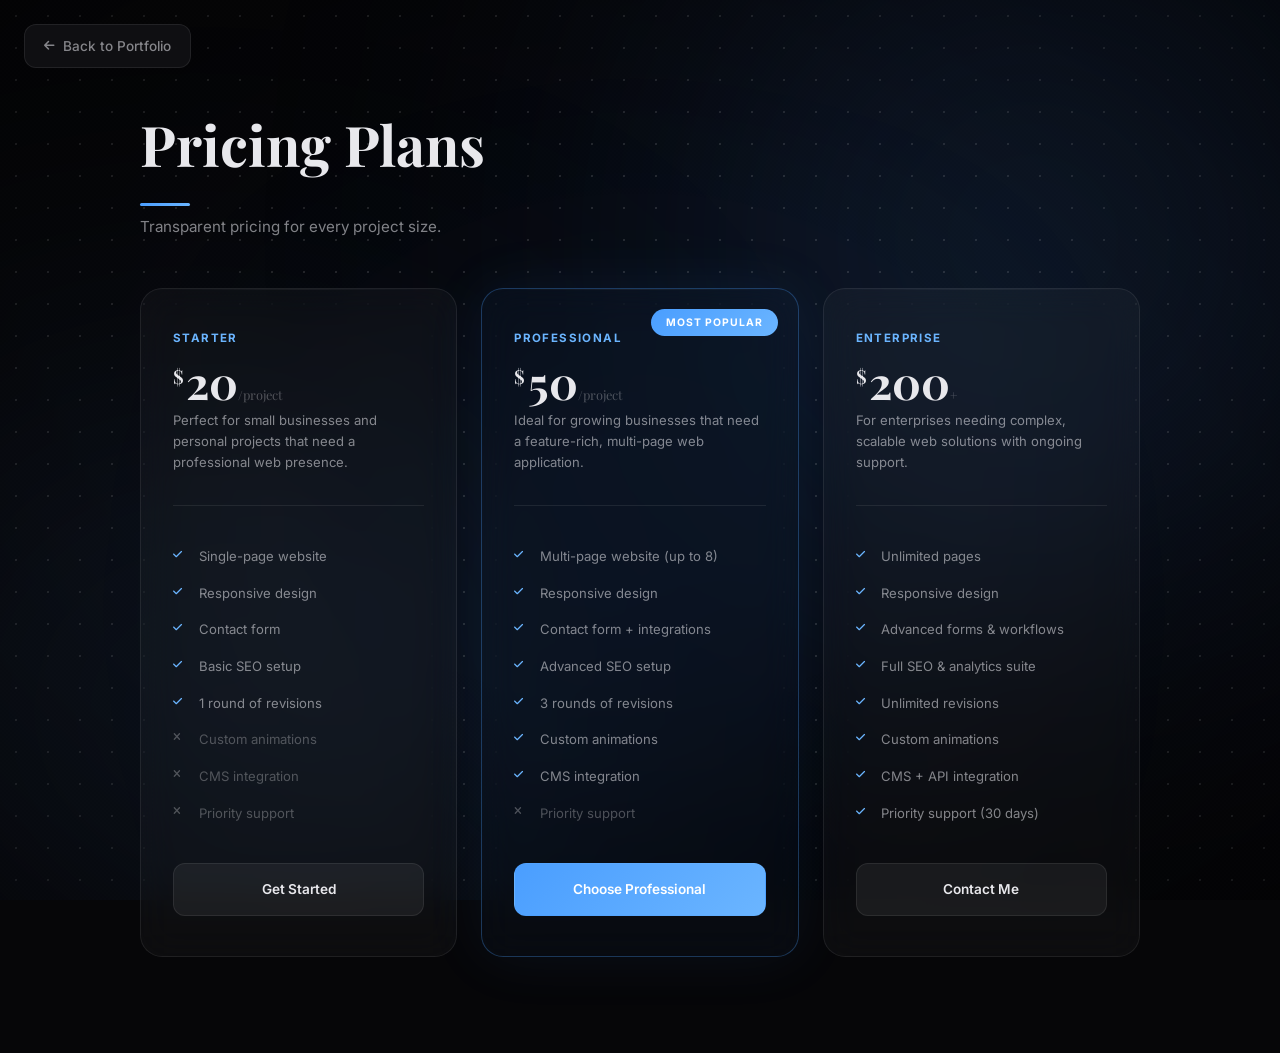
==== pricing.html @ 1517ae0e "pricing in page alone" ====
<!DOCTYPE html>
<html lang="en">

<head>
    <meta charset="UTF-8">
    <meta name="viewport" content="width=device-width, initial-scale=1.0">
    <meta name="description"
        content="Michel Magdi — Transparent pricing plans for web development projects of every size.">
    <title>Pricing — Michel Magdi</title>
    <link rel="preconnect" href="https://fonts.googleapis.com">
    <link rel="preconnect" href="https://fonts.gstatic.com" crossorigin>
    <link
        href="https://fonts.googleapis.com/css2?family=Playfair+Display:ital,wght@0,400;0,600;0,700;1,400&family=Inter:wght@300;400;500;600;700&display=swap"
        rel="stylesheet">
    <link rel="stylesheet" href="https://cdnjs.cloudflare.com/ajax/libs/font-awesome/6.5.1/css/all.min.css">
    <link rel="stylesheet" href="style.css">
    <style>
        /* Back link */
        .back-link {
            position: fixed;
            top: 1.5rem;
            left: 1.5rem;
            display: inline-flex;
            align-items: center;
            gap: 0.5rem;
            padding: 0.6rem 1.2rem;
            border-radius: 12px;
            border: 1px solid var(--glass-border);
            background: rgba(18, 18, 22, 0.85);
            backdrop-filter: blur(16px);
            -webkit-backdrop-filter: blur(16px);
            color: var(--text-secondary);
            font-size: 0.85rem;
            font-weight: 500;
            font-family: var(--font-body);
            text-decoration: none;
            z-index: 100;
            transition: all 0.3s var(--ease-smooth);
        }

        .back-link:hover {
            color: var(--accent-light);
            border-color: rgba(74, 158, 255, 0.3);
            background: rgba(74, 158, 255, 0.08);
        }

        .back-link i {
            font-size: 0.75rem;
            transition: transform 0.3s var(--ease-smooth);
        }

        .back-link:hover i {
            transform: translateX(-3px);
        }

        /* Center the pricing section on its own page */
        .pricing-page-wrapper {
            min-height: 100vh;
            display: flex;
            align-items: center;
            justify-content: center;
            padding: 6rem 4rem;
            position: relative;
            z-index: 1;
        }

        .pricing-page-wrapper .section-content {
            width: 100%;
            max-width: 1000px;
            margin: 0 auto;
        }

        @media (max-width: 768px) {
            .back-link {
                top: 1rem;
                left: 1rem;
                padding: 0.5rem 1rem;
                font-size: 0.8rem;
            }

            .pricing-page-wrapper {
                padding: 5rem 1.5rem 3rem;
                align-items: flex-start;
            }
        }
    </style>
</head>

<body>

    <!-- ============ ANIMATED BACKGROUND ============ -->
    <div class="bg-effects" aria-hidden="true">
        <div class="bg-orb bg-orb--1"></div>
        <div class="bg-orb bg-orb--2"></div>
        <div class="bg-orb bg-orb--3"></div>
        <div class="bg-grid"></div>
        <div class="bg-noise"></div>
        <div class="bg-vignette"></div>
    </div>

    <!-- ============ BACK LINK ============ -->
    <a href="index.html" class="back-link">
        <i class="fas fa-arrow-left"></i>
        Back to Portfolio
    </a>

    <!-- ============ PRICING CONTENT ============ -->
    <div class="pricing-page-wrapper">
        <div class="section-content">
            <h2 class="section-heading animate-in">Pricing Plans</h2>
            <p class="section-subtitle animate-in">Transparent pricing for every project size.</p>

            <div class="pricing-grid" id="pricingGrid">
                <!-- Cards injected by JS -->
            </div>
        </div>
    </div>

    <script>
        // ─── PRICING DATA ─────────────────────────────────────────────
        const pricingPlans = [
            {
                tier: 'Starter',
                price: '20',
                period: '/project',
                desc: 'Perfect for small businesses and personal projects that need a professional web presence.',
                features: [
                    { text: 'Single-page website', enabled: true },
                    { text: 'Responsive design', enabled: true },
                    { text: 'Contact form', enabled: true },
                    { text: 'Basic SEO setup', enabled: true },
                    { text: '1 round of revisions', enabled: true },
                    { text: 'Custom animations', enabled: false },
                    { text: 'CMS integration', enabled: false },
                    { text: 'Priority support', enabled: false }
                ],
                cta: 'Get Started',
                popular: false
            },
            {
                tier: 'Professional',
                price: '50',
                period: '/project',
                desc: 'Ideal for growing businesses that need a feature-rich, multi-page web application.',
                features: [
                    { text: 'Multi-page website (up to 8)', enabled: true },
                    { text: 'Responsive design', enabled: true },
                    { text: 'Contact form + integrations', enabled: true },
                    { text: 'Advanced SEO setup', enabled: true },
                    { text: '3 rounds of revisions', enabled: true },
                    { text: 'Custom animations', enabled: true },
                    { text: 'CMS integration', enabled: true },
                    { text: 'Priority support', enabled: false }
                ],
                cta: 'Choose Professional',
                popular: true
            },
            {
                tier: 'Enterprise',
                price: '200',
                period: '+',
                desc: 'For enterprises needing complex, scalable web solutions with ongoing support.',
                features: [
                    { text: 'Unlimited pages', enabled: true },
                    { text: 'Responsive design', enabled: true },
                    { text: 'Advanced forms & workflows', enabled: true },
                    { text: 'Full SEO & analytics suite', enabled: true },
                    { text: 'Unlimited revisions', enabled: true },
                    { text: 'Custom animations', enabled: true },
                    { text: 'CMS + API integration', enabled: true },
                    { text: 'Priority support (30 days)', enabled: true }
                ],
                cta: 'Contact Me',
                popular: false
            }
        ];

        // ─── RENDER PRICING ───────────────────────────────────────────
        function renderPricing() {
            const grid = document.getElementById('pricingGrid');
            if (!grid) return;
            grid.innerHTML = pricingPlans.map(plan => `
                <div class="pricing-card${plan.popular ? ' popular' : ''} animate-in">
                    ${plan.popular ? '<span class="pricing-badge">Most Popular</span>' : ''}
                    <div class="pricing-tier">${plan.tier}</div>
                    <div class="pricing-price">
                        <span class="currency">$</span>${plan.price}<span class="period">${plan.period}</span>
                    </div>
                    <p class="pricing-desc">${plan.desc}</p>
                    <ul class="pricing-features">
                        ${plan.features.map(f => `<li class="${f.enabled ? '' : 'disabled'}">${f.text}</li>`).join('')}
                    </ul>
                    <a href="index.html#contact" class="pricing-cta">${plan.cta}</a>
                </div>
            `).join('');
        }

        // ─── SCROLL ANIMATIONS ────────────────────────────────────────
        function initScrollAnimations() {
            const observer = new IntersectionObserver((entries) => {
                entries.forEach(entry => {
                    if (entry.isIntersecting) {
                        entry.target.classList.add('visible');
                        observer.unobserve(entry.target);
                    }
                });
            }, { threshold: 0.1, rootMargin: '0px 0px -40px 0px' });
            document.querySelectorAll('.animate-in').forEach(el => observer.observe(el));
        }

        // ─── INIT ─────────────────────────────────────────────────────
        document.addEventListener('DOMContentLoaded', () => {
            renderPricing();
            initScrollAnimations();
        });
    </script>
</body>

</html>
---- style.css ----
/* ============================================================
   PORTFOLIO — DESIGN SYSTEM
   Color Palette, Typography, Glassmorphism, Animations
   ============================================================ */
/* ---------- CSS CUSTOM PROPERTIES ---------- */
:root {
    /* Background hues */
    --bg-primary: #060608;
    --bg-secondary: #0c0c10;
    --bg-card: rgba(255, 255, 255, 0.03);
    --bg-card-hover: rgba(255, 255, 255, 0.06);
    --bg-sidebar: rgba(8, 8, 12, 0.95);
    /* Accent gradient */
    --accent: #4a9eff;
    --accent-light: #6bb5ff;
    --accent-gradient: linear-gradient(135deg, #4a9eff, #6bb5ff);
    /* Ambient glow */
    --glow-blue: rgba(74, 158, 255, 0.12);
    --glow-pink: rgba(74, 158, 255, 0.08);
    /* Text */
    --text-primary: #e8e8ec;
    --text-secondary: rgba(232, 232, 236, 0.55);
    --text-muted: rgba(232, 232, 236, 0.3);
    /* Glass */
    --glass-border: rgba(255, 255, 255, 0.08);
    --glass-blur: 18px;
    /* Typography */
    --font-heading: 'Playfair Display', Georgia, serif;
    --font-body: 'Inter', -apple-system, BlinkMacSystemFont, sans-serif;
    /* Sidebar width */
    --sidebar-w: 280px;
    /* Transitions */
    --ease-smooth: cubic-bezier(0.4, 0, 0.2, 1);
}

/* ---------- RESET & BASE ---------- */
*,
*::before,
*::after {
    margin: 0;
    padding: 0;
    box-sizing: border-box;
}

html {
    scroll-behavior: smooth;
    font-size: 16px;
}

body {
    font-family: var(--font-body);
    background: var(--bg-primary);
    color: var(--text-primary);
    line-height: 1.7;
    overflow-x: hidden;
    min-height: 100vh;
}

/* ============================================================
   ANIMATED BACKGROUND EFFECTS
   ============================================================ */
.bg-effects {
    position: fixed;
    inset: 0;
    z-index: 0;
    pointer-events: none;
    overflow: hidden;
}

/* Floating gradient orbs */
.bg-orb {
    position: absolute;
    border-radius: 50%;
    filter: blur(200px);
    opacity: 0.55;
    will-change: transform;
}

.bg-orb--1 {
    width: 750px;
    height: 750px;
    top: -15%;
    right: -10%;
    background: radial-gradient(circle, rgba(74, 158, 255, 0.7), rgba(40, 80, 180, 0.25) 60%, transparent);
    animation: orbFloat1 18s ease-in-out infinite;
}

.bg-orb--2 {
    width: 650px;
    height: 650px;
    bottom: -15%;
    left: -10%;
    background: radial-gradient(circle, rgba(107, 181, 255, 0.55), rgba(74, 130, 255, 0.15) 60%, transparent);
    animation: orbFloat2 22s ease-in-out infinite;
}

.bg-orb--3 {
    width: 500px;
    height: 500px;
    top: 40%;
    left: 30%;
    background: radial-gradient(circle, rgba(100, 180, 255, 0.4), transparent 65%);
    animation: orbFloat3 26s ease-in-out infinite;
}

/* Subtle dot grid overlay */
.bg-grid {
    position: absolute;
    inset: 0;
    background-image: radial-gradient(circle, rgba(255, 255, 255, 0.12) 1.2px, transparent 1.2px);
    background-size: 32px 32px;
}

/* Noise texture */
.bg-noise {
    position: absolute;
    inset: 0;
    opacity: 0.04;
    background-image:
        repeating-conic-gradient(rgba(255, 255, 255, 0.08) 0% 25%, transparent 0% 50%);
    background-size: 4px 4px;
}

/* Vignette — darkens edges for depth */
.bg-vignette {
    position: absolute;
    inset: 0;
    background: radial-gradient(ellipse at center, transparent 40%, rgba(0, 0, 0, 0.4) 100%);
}

@keyframes orbFloat1 {

    0%,
    100% {
        transform: translate(0, 0) scale(1);
    }

    25% {
        transform: translate(-60px, 40px) scale(1.08);
    }

    50% {
        transform: translate(-30px, 80px) scale(0.95);
    }

    75% {
        transform: translate(40px, 30px) scale(1.05);
    }
}

@keyframes orbFloat2 {

    0%,
    100% {
        transform: translate(0, 0) scale(1);
    }

    25% {
        transform: translate(50px, -50px) scale(1.1);
    }

    50% {
        transform: translate(80px, -20px) scale(0.92);
    }

    75% {
        transform: translate(20px, -60px) scale(1.06);
    }
}

@keyframes orbFloat3 {

    0%,
    100% {
        transform: translate(0, 0) scale(1);
    }

    33% {
        transform: translate(-70px, -40px) scale(1.12);
    }

    66% {
        transform: translate(50px, 60px) scale(0.9);
    }
}

a {
    text-decoration: none;
    color: inherit;
}

ul,
ol {
    list-style: none;
}

img {
    max-width: 100%;
    display: block;
}

/* ---------- SCROLLBAR ---------- */
::-webkit-scrollbar {
    width: 6px;
}

::-webkit-scrollbar-track {
    background: var(--bg-primary);
}

::-webkit-scrollbar-thumb {
    background: rgba(255, 255, 255, 0.12);
    border-radius: 10px;
}

::-webkit-scrollbar-thumb:hover {
    background: rgba(255, 255, 255, 0.22);
}

/* ============================================================
   ICON DOCK NAVIGATION
   ============================================================ */
.dock {
    position: fixed;
    left: 1.25rem;
    top: 50%;
    transform: translateY(-50%);
    display: flex;
    flex-direction: column;
    align-items: center;
    gap: 0.25rem;
    padding: 0.6rem;
    background: rgba(18, 18, 22, 0.85);
    backdrop-filter: blur(16px);
    -webkit-backdrop-filter: blur(16px);
    border: 1px solid var(--glass-border);
    border-radius: 22px;
    z-index: 100;
}

.dock-icon {
    position: relative;
    width: 44px;
    height: 44px;
    display: flex;
    align-items: center;
    justify-content: center;
    border-radius: 14px;
    color: var(--text-muted);
    font-size: 1rem;
    transition: all 0.3s var(--ease-smooth);
    cursor: pointer;
}

.dock-icon:hover {
    color: var(--text-primary);
    background: rgba(255, 255, 255, 0.06);
}

.dock-icon.active {
    color: var(--accent-light);
    background: rgba(74, 158, 255, 0.1);
}

/* Tooltip */
.dock-tooltip {
    position: absolute;
    left: calc(100% + 12px);
    top: 50%;
    transform: translateY(-50%) translateX(-6px);
    padding: 0.35rem 0.8rem;
    background: rgba(20, 20, 24, 0.95);
    border: 1px solid var(--glass-border);
    border-radius: 8px;
    font-size: 0.72rem;
    font-weight: 500;
    color: var(--text-primary);
    white-space: nowrap;
    opacity: 0;
    pointer-events: none;
    transition: all 0.25s var(--ease-smooth);
}

.dock-icon:hover .dock-tooltip {
    opacity: 1;
    transform: translateY(-50%) translateX(0);
}

/* ============================================================
   MAIN CONTENT
   ============================================================ */
.main-content {
    margin-left: 0;
    position: relative;
    z-index: 1;
}

.section {
    min-height: 100vh;
    display: flex;
    align-items: center;
    padding: 6rem 4rem;
}

.section-content {
    width: 100%;
    max-width: 1000px;
    margin: 0 auto;
}

/* ============================================================
   HERO / ABOUT SECTION
   ============================================================ */
.hero-heading {
    font-family: var(--font-heading);
    font-size: clamp(3rem, 7vw, 5.5rem);
    font-weight: 700;
    line-height: 1.1;
    margin-bottom: 0.5rem;
}

.hero-line {
    display: block;
}

.hero-line.accent {
    color: var(--accent-light);
    font-style: italic;
}

/* Hero Name Wrapper — for hover image effect */
.hero-name-wrapper {
    position: relative;
    display: inline-block;
    cursor: pointer;
}

.hero-hover-image {
    position: absolute;
    top: 50%;
    right: -280px;
    transform: translateY(-50%) scale(0.8) rotate(-3deg);
    width: 240px;
    height: 300px;
    border-radius: 16px;
    overflow: hidden;
    opacity: 0;
    pointer-events: none;
    transition: opacity 0.2s ease, transform 0.3s ease;
    z-index: 50;
    box-shadow: 0 25px 60px rgba(0, 0, 0, 0.6), 0 0 40px rgba(74, 158, 255, 0.15);
    border: 2px solid rgba(74, 158, 255, 0.2);
}

.hero-name-wrapper:hover .hero-hover-image {
    opacity: 1;
    transform: translateY(-50%) scale(1) rotate(-2deg);
}

.hover-cycle-img {
    width: 100%;
    height: 100%;
    object-fit: cover;
    display: block;
}

.hero-subtitle {
    font-size: 1.1rem;
    font-weight: 400;
    color: var(--text-secondary);
    letter-spacing: 0.04em;
    margin-bottom: 3rem;
    position: relative;
    padding-left: 2.5rem;
}

.hero-subtitle::before {
    content: '';
    position: absolute;
    left: 0;
    top: 50%;
    width: 2rem;
    height: 2px;
    background: var(--accent-gradient);
}

/* About Grid */
.about-grid {
    display: grid;
    grid-template-columns: 1fr;
    gap: 2rem;
    margin-bottom: 3rem;
    align-items: center;
}

.about-text p {
    color: var(--text-secondary);
    margin-bottom: 1rem;
    font-size: 0.95rem;
}

.about-text strong {
    color: var(--text-primary);
    font-weight: 600;
}

.accent-text {
    color: var(--accent-light) !important;
}

/* Profile Image */
.about-image {
    display: flex;
    justify-content: center;
}

.image-frame {
    width: 220px;
    height: 280px;
    border-radius: 20px;
    border: 1px solid var(--glass-border);
    background: var(--bg-card);
    backdrop-filter: blur(var(--glass-blur));
    overflow: hidden;
    position: relative;
}

.image-frame::before {
    content: '';
    position: absolute;
    inset: -1px;
    border-radius: 20px;
    padding: 1px;
    background: linear-gradient(160deg, rgba(74, 158, 255, 0.3), transparent 50%);
    -webkit-mask: linear-gradient(#fff 0 0) content-box, linear-gradient(#fff 0 0);
    mask: linear-gradient(#fff 0 0) content-box, linear-gradient(#fff 0 0);
    -webkit-mask-composite: xor;
    mask-composite: exclude;
}

.image-frame img {
    width: 100%;
    height: 100%;
    object-fit: cover;
}

.image-placeholder {
    width: 100%;
    height: 100%;
    display: flex;
    align-items: center;
    justify-content: center;
    font-size: 4rem;
    color: var(--text-muted);
    background: linear-gradient(135deg, rgba(74, 158, 255, 0.06), rgba(40, 80, 160, 0.06));
}

/* Bento Grid */
.bento-grid {
    display: grid;
    grid-template-columns: 1fr 1fr;
    gap: 1.25rem;
}

.bento-card {
    background: var(--bg-card);
    border: 1px solid var(--glass-border);
    border-radius: 18px;
    padding: 1.75rem;
    backdrop-filter: blur(var(--glass-blur));
    -webkit-backdrop-filter: blur(var(--glass-blur));
    transition: all 0.4s var(--ease-smooth);
    position: relative;
    overflow: hidden;
}

.bento-card::before {
    content: '';
    position: absolute;
    top: 0;
    left: 0;
    right: 0;
    height: 1px;
    background: linear-gradient(90deg, transparent, rgba(255, 255, 255, 0.1), transparent);
}

.bento-card:hover {
    background: var(--bg-card-hover);
    border-color: rgba(255, 255, 255, 0.12);
    transform: translateY(-4px);
    box-shadow: 0 20px 60px rgba(0, 0, 0, 0.3);
}

.bento-card h3 {
    font-family: var(--font-heading);
    font-size: 1.2rem;
    font-weight: 600;
    margin-bottom: 0.75rem;
}

.bento-card p {
    color: var(--text-secondary);
    font-size: 0.85rem;
}

.bento-icon {
    width: 40px;
    height: 40px;
    border-radius: 10px;
    background: var(--accent-gradient);
    display: flex;
    align-items: center;
    justify-content: center;
    font-size: 0.9rem;
    color: #fff;
    margin-bottom: 1rem;
}

.bento-passion {
    grid-column: span 2;
}

/* Skill Chips */
.skill-chips {
    display: flex;
    flex-wrap: wrap;
    gap: 0.5rem;
}

.chip {
    padding: 0.35rem 0.85rem;
    border-radius: 20px;
    font-size: 0.75rem;
    font-weight: 500;
    background: rgba(74, 158, 255, 0.1);
    border: 1px solid rgba(74, 158, 255, 0.2);
    color: var(--accent-light);
}

/* Stats */
.stats-row {
    display: flex;
    gap: 1.5rem;
}

.stat {
    text-align: center;
}

.stat-number {
    display: block;
    font-family: var(--font-heading);
    font-size: 1.8rem;
    font-weight: 700;
    color: var(--accent-light);
}

.stat-label {
    font-size: 0.7rem;
    font-weight: 500;
    color: var(--text-muted);
    letter-spacing: 0.08em;
    text-transform: uppercase;
}

/* ============================================================
   SECTION HEADINGS (Shared)
   ============================================================ */
.section-heading {
    font-family: var(--font-heading);
    font-size: clamp(2.2rem, 5vw, 3.5rem);
    font-weight: 700;
    margin-bottom: 0.5rem;
    position: relative;
}

.section-heading::after {
    content: '';
    display: block;
    width: 50px;
    height: 3px;
    background: var(--accent-gradient);
    border-radius: 3px;
    margin-top: 0.75rem;
}

.section-subtitle {
    color: var(--text-secondary);
    font-size: 0.95rem;
    margin-bottom: 3rem;
}

/* ============================================================
   PROJECTS SECTION
   ============================================================ */
.projects-grid {
    display: grid;
    grid-template-columns: repeat(auto-fill, minmax(280px, 1fr));
    gap: 1.5rem;
}

.project-card {
    background: var(--bg-card);
    border: 1px solid var(--glass-border);
    border-radius: 18px;
    overflow: hidden;
    cursor: pointer;
    transition: all 0.4s var(--ease-smooth);
    position: relative;
}

.project-card::before {
    content: '';
    position: absolute;
    top: 0;
    left: 0;
    right: 0;
    height: 1px;
    background: linear-gradient(90deg, transparent, rgba(255, 255, 255, 0.08), transparent);
}

.project-card:hover {
    transform: translateY(-6px);
    border-color: rgba(74, 158, 255, 0.2);
    box-shadow: 0 25px 60px rgba(0, 0, 0, 0.4), 0 0 40px rgba(74, 158, 255, 0.05);
}

.project-card-image {
    width: 100%;
    height: 180px;
    overflow: hidden;
    position: relative;
}

.project-card-image img {
    width: 100%;
    height: 100%;
    object-fit: cover;
    transition: transform 0.5s var(--ease-smooth);
}

.project-card:hover .project-card-image img {
    transform: scale(1.08);
}

.project-card-image .project-overlay {
    position: absolute;
    inset: 0;
    background: linear-gradient(180deg, transparent 40%, rgba(10, 14, 26, 0.85) 100%);
}

.project-card-body {
    padding: 1.25rem 1.5rem 1.5rem;
}

.project-card-body h3 {
    font-family: var(--font-heading);
    font-size: 1.15rem;
    font-weight: 600;
    margin-bottom: 0.4rem;
}

.project-card-body p {
    color: var(--text-secondary);
    font-size: 0.8rem;
    line-height: 1.5;
    margin-bottom: 1rem;
    display: -webkit-box;
    -webkit-line-clamp: 2;
    line-clamp: 2;
    -webkit-box-orient: vertical;
    overflow: hidden;
}

.project-card-tech {
    display: flex;
    flex-wrap: wrap;
    gap: 0.4rem;
}

.project-card-tech span {
    padding: 0.25rem 0.65rem;
    border-radius: 15px;
    font-size: 0.65rem;
    font-weight: 600;
    background: rgba(74, 158, 255, 0.08);
    border: 1px solid rgba(74, 158, 255, 0.18);
    color: var(--accent-light);
    letter-spacing: 0.03em;
}

.project-card-footer {
    padding: 0 1.5rem 1.25rem;
    display: flex;
    justify-content: flex-end;
}

.read-more-btn {
    border: none;
    background: none;
    color: var(--accent-light);
    font-size: 0.8rem;
    font-weight: 600;
    cursor: pointer;
    display: flex;
    align-items: center;
    gap: 0.4rem;
    font-family: var(--font-body);
    transition: gap 0.3s var(--ease-smooth);
}

.read-more-btn:hover {
    gap: 0.7rem;
}

.read-more-btn i {
    font-size: 0.7rem;
    transition: transform 0.3s var(--ease-smooth);
}

.project-card:hover .read-more-btn i {
    transform: translateX(3px);
}

/* ============================================================
   PROJECT DETAIL MODAL
   ============================================================ */
.modal-overlay {
    position: fixed;
    inset: 0;
    background: rgba(5, 7, 15, 0.85);
    backdrop-filter: blur(8px);
    -webkit-backdrop-filter: blur(8px);
    z-index: 500;
    display: flex;
    align-items: center;
    justify-content: center;
    opacity: 0;
    visibility: hidden;
    transition: all 0.4s var(--ease-smooth);
}

.modal-overlay.active {
    opacity: 1;
    visibility: visible;
}

.modal-container {
    width: 90vw;
    max-width: 950px;
    max-height: 85vh;
    background: var(--bg-secondary);
    border: 1px solid var(--glass-border);
    border-radius: 22px;
    overflow: hidden;
    position: relative;
    transform: scale(0.92) translateY(30px);
    transition: transform 0.45s var(--ease-smooth);
}

.modal-overlay.active .modal-container {
    transform: scale(1) translateY(0);
}

.modal-close {
    position: absolute;
    top: 1.25rem;
    right: 1.5rem;
    width: 40px;
    height: 40px;
    border-radius: 50%;
    border: 1px solid var(--glass-border);
    background: var(--bg-card);
    color: var(--text-primary);
    font-size: 1.4rem;
    cursor: pointer;
    display: flex;
    align-items: center;
    justify-content: center;
    z-index: 10;
    transition: all 0.3s var(--ease-smooth);
}

.modal-close:hover {
    background: rgba(74, 158, 255, 0.1);
    border-color: var(--accent);
    color: var(--accent-light);
}

.modal-body {
    display: grid;
    grid-template-columns: 1fr 1fr;
    height: 100%;
    max-height: 85vh;
}

.modal-left {
    background: var(--bg-card);
    display: flex;
    flex-direction: column;
    align-items: center;
    justify-content: center;
    padding: 2.5rem;
    position: relative;
}

.modal-carousel {
    width: 100%;
    aspect-ratio: 4/3;
    border-radius: 14px;
    overflow: hidden;
    position: relative;
    background: #fff;
}

.modal-carousel img {
    position: absolute;
    inset: 0;
    width: 100%;
    height: 100%;
    object-fit: fill;
    opacity: 0;
    transition: opacity 0.4s var(--ease-smooth);
}

.modal-carousel img.active {
    opacity: 1;
}

.carousel-dots {
    display: flex;
    gap: 0.5rem;
    margin-top: 1.25rem;
}

.carousel-dot {
    width: 8px;
    height: 8px;
    border-radius: 50%;
    background: var(--text-muted);
    border: none;
    cursor: pointer;
    transition: all 0.3s var(--ease-smooth);
}

.carousel-dot.active {
    background: var(--accent);
    transform: scale(1.3);
}

.modal-right {
    padding: 1.5rem;
    overflow-y: auto;
}

.modal-title {
    font-family: var(--font-heading);
    font-size: 1.8rem;
    font-weight: 700;
    margin-bottom: 0.25rem;
}

.modal-category {
    color: var(--accent-light);
    font-size: 0.85rem;
    font-weight: 500;
    margin-bottom: 1.5rem;
}

.modal-label {
    font-size: 0.7rem;
    font-weight: 700;
    letter-spacing: 0.12em;
    color: var(--text-primary);
    margin-bottom: 0.6rem;
    margin-top: 1.5rem;
}

.modal-label:first-of-type {
    margin-top: 0;
}

.modal-description {
    color: var(--text-secondary);
    font-size: 0.85rem;
    line-height: 1.7;
}

.modal-features {
    list-style: none;
}

.modal-features li {
    color: var(--text-secondary);
    font-size: 0.85rem;
    padding: 0.3rem 0;
    padding-left: 1.2rem;
    position: relative;
}

.modal-features li::before {
    content: '';
    position: absolute;
    left: 0;
    top: 0.7rem;
    width: 6px;
    height: 6px;
    border-radius: 50%;
    background: var(--accent);
}

.modal-tech {
    display: flex;
    flex-wrap: wrap;
    gap: 0.5rem;
}

.modal-tech-chip {
    padding: 0.4rem 0.9rem;
    border-radius: 8px;
    font-size: 0.72rem;
    font-weight: 600;
    color: #fff;
    letter-spacing: 0.02em;
}

.modal-links {
    display: flex;
    gap: 0.75rem;
    margin-top: 2rem;
}

.modal-link {
    display: inline-flex;
    align-items: center;
    gap: 0.4rem;
    padding: 0.6rem 1.2rem;
    border-radius: 10px;
    font-size: 0.8rem;
    font-weight: 600;
    border: 1px solid var(--glass-border);
    background: var(--bg-card);
    color: var(--text-primary);
    transition: all 0.3s var(--ease-smooth);
}

.modal-link:hover {
    background: var(--accent-gradient);
    border-color: var(--accent);
    color: #fff;
}

.modal-link i {
    font-size: 0.75rem;
}

/* ============================================================
   EXPERIENCE / TIMELINE  — Centered Alternating Layout
   ============================================================ */
.section-experience .section-content {
    max-width: 1000px;
}

.timeline {
    position: relative;
    padding: 0;
}

/* Center vertical line */
.timeline::before {
    content: '';
    position: absolute;
    left: 50%;
    transform: translateX(-50%);
    top: 0;
    bottom: 0;
    width: 2px;
    background: linear-gradient(180deg, var(--accent) 0%, rgba(74, 158, 255, 0.1) 100%);
}

.timeline-item {
    position: relative;
    display: flex;
    align-items: flex-start;
    margin-bottom: 3rem;
    width: 100%;
}

/* ---- Node in the center ---- */
.timeline-node {
    position: absolute;
    left: 50%;
    transform: translateX(-50%);
    top: 2rem;
    width: 36px;
    height: 36px;
    border-radius: 50%;
    background: var(--bg-primary);
    border: 2px solid var(--accent);
    display: flex;
    align-items: center;
    justify-content: center;
    font-size: 0.8rem;
    color: var(--accent-light);
    z-index: 2;
    box-shadow: 0 0 20px rgba(74, 158, 255, 0.2);
}

/* ---- Card base ---- */
.timeline-card {
    width: calc(50% - 45px);
    background: var(--bg-card);
    border: 1px solid var(--glass-border);
    border-radius: 16px;
    padding: 1.75rem;
    backdrop-filter: blur(var(--glass-blur));
    -webkit-backdrop-filter: blur(var(--glass-blur));
    transition: all 0.4s var(--ease-smooth);
    position: relative;
}

.timeline-card::before {
    content: '';
    position: absolute;
    top: 0;
    left: 0;
    right: 0;
    height: 1px;
    background: linear-gradient(90deg, transparent, rgba(255, 255, 255, 0.06), transparent);
}

.timeline-card:hover {
    background: var(--bg-card-hover);
    border-color: rgba(74, 158, 255, 0.15);
    box-shadow: 0 18px 50px rgba(0, 0, 0, 0.3);
}

/* ---- Right-side card (odd items — default) ---- */
.timeline-item:nth-child(odd) {
    justify-content: flex-end;
}

.timeline-item:nth-child(odd) .timeline-card {
    margin-left: auto;
    margin-right: 0;
}

.timeline-item:nth-child(odd) .timeline-card:hover {
    transform: translateX(6px);
}

/* ---- Left-side card (even items) ---- */
.timeline-item:nth-child(even) {
    justify-content: flex-start;
}

.timeline-item:nth-child(even) .timeline-card {
    margin-left: 0;
    margin-right: auto;
}

.timeline-item:nth-child(even) .timeline-card:hover {
    transform: translateX(-6px);
}

/* ---- Shared card inner styles ---- */
.timeline-header {
    display: flex;
    align-items: center;
    gap: 1rem;
    margin-bottom: 0.75rem;
}

.timeline-logo {
    width: 44px;
    height: 44px;
    border-radius: 12px;
    background: var(--bg-card-hover);
    border: 1px solid var(--glass-border);
    display: flex;
    align-items: center;
    justify-content: center;
    font-size: 1.1rem;
    flex-shrink: 0;
}

.timeline-info h3 {
    font-family: var(--font-heading);
    font-size: 1.1rem;
    font-weight: 600;
}

.timeline-info .role {
    color: var(--accent-light);
    font-size: 0.8rem;
    font-weight: 500;
}

.timeline-date {
    display: inline-block;
    padding: 0.3rem 0.8rem;
    border-radius: 20px;
    font-size: 0.7rem;
    font-weight: 600;
    letter-spacing: 0.08em;
    text-transform: uppercase;
    background: var(--bg-card-hover);
    border: 1px solid var(--glass-border);
    color: var(--text-secondary);
    margin-bottom: 0.75rem;
}

.timeline-tasks {
    list-style: none;
}

.timeline-tasks li {
    color: var(--text-secondary);
    font-size: 0.82rem;
    padding: 0.25rem 0;
    padding-left: 1rem;
    position: relative;
}

.timeline-tasks li::before {
    content: '';
    position: absolute;
    left: 0;
    top: 0.6rem;
    width: 5px;
    height: 5px;
    border-radius: 50%;
    background: var(--accent);
}

/* ============================================================
   SERVICES SECTION
   ============================================================ */
.services-grid {
    display: grid;
    grid-template-columns: repeat(3, 1fr);
    gap: 1.5rem;
}

.service-card {
    background: var(--bg-card);
    border: 1px solid var(--glass-border);
    border-radius: 18px;
    padding: 2rem 1.75rem;
    backdrop-filter: blur(var(--glass-blur));
    -webkit-backdrop-filter: blur(var(--glass-blur));
    transition: all 0.45s var(--ease-smooth);
    position: relative;
    overflow: hidden;
}

.service-card::before {
    content: '';
    position: absolute;
    top: 0;
    left: 0;
    right: 0;
    height: 1px;
    background: linear-gradient(90deg, transparent, rgba(255, 255, 255, 0.06), transparent);
}

.service-card::after {
    content: '';
    position: absolute;
    inset: 0;
    border-radius: 18px;
    background: radial-gradient(circle at 30% 20%, rgba(74, 158, 255, 0.04), transparent 60%);
    opacity: 0;
    transition: opacity 0.45s var(--ease-smooth);
    pointer-events: none;
}

.service-card:hover {
    transform: translateY(-8px);
    border-color: rgba(74, 158, 255, 0.2);
    box-shadow: 0 25px 60px rgba(0, 0, 0, 0.35),
        0 0 40px rgba(74, 158, 255, 0.06);
}

.service-card:hover::after {
    opacity: 1;
}

.service-icon {
    width: 56px;
    height: 56px;
    border-radius: 16px;
    display: flex;
    align-items: center;
    justify-content: center;
    font-size: 1.3rem;
    color: #fff;
    margin-bottom: 1.5rem;
    position: relative;
    z-index: 1;
    transition: transform 0.4s var(--ease-smooth);
}

.service-card:hover .service-icon {
    transform: scale(1.1);
}

.service-icon.icon-web {
    background: linear-gradient(135deg, #4a9eff, #2850a0);
}

.service-icon.icon-frontend {
    background: linear-gradient(135deg, #6bb5ff, #4a9eff);
}

.service-icon.icon-backend {
    background: linear-gradient(135deg, #34d399, #059669);
}

.service-icon.icon-api {
    background: linear-gradient(135deg, #a78bfa, #7c3aed);
}

.service-icon.icon-responsive {
    background: linear-gradient(135deg, #f472b6, #db2777);
}

.service-icon.icon-performance {
    background: linear-gradient(135deg, #fbbf24, #d97706);
}

.service-card h3 {
    font-family: var(--font-heading);
    font-size: 1.15rem;
    font-weight: 600;
    margin-bottom: 0.6rem;
    position: relative;
    z-index: 1;
}

.service-card p {
    color: var(--text-secondary);
    font-size: 0.82rem;
    line-height: 1.7;
    margin-bottom: 1.25rem;
    position: relative;
    z-index: 1;
}

.service-features {
    list-style: none;
    position: relative;
    z-index: 1;
}

.service-features li {
    color: var(--text-secondary);
    font-size: 0.78rem;
    padding: 0.3rem 0;
    padding-left: 1.2rem;
    position: relative;
}

.service-features li::before {
    content: '';
    position: absolute;
    left: 0;
    top: 0.6rem;
    width: 5px;
    height: 5px;
    border-radius: 50%;
    background: var(--accent);
}

/* ============================================================
   PRICING SECTION
   ============================================================ */
.pricing-grid {
    display: grid;
    grid-template-columns: repeat(3, 1fr);
    gap: 1.5rem;
    align-items: stretch;
}

.pricing-card {
    background: var(--bg-card);
    border: 1px solid var(--glass-border);
    border-radius: 22px;
    padding: 2.5rem 2rem;
    backdrop-filter: blur(var(--glass-blur));
    -webkit-backdrop-filter: blur(var(--glass-blur));
    transition: all 0.45s var(--ease-smooth);
    position: relative;
    display: flex;
    flex-direction: column;
    overflow: hidden;
}

.pricing-card::before {
    content: '';
    position: absolute;
    top: 0;
    left: 0;
    right: 0;
    height: 1px;
    background: linear-gradient(90deg, transparent, rgba(255, 255, 255, 0.06), transparent);
}

.pricing-card:hover {
    transform: translateY(-8px);
    border-color: rgba(74, 158, 255, 0.15);
    box-shadow: 0 25px 60px rgba(0, 0, 0, 0.35);
}

/* Popular / featured plan */
.pricing-card.popular {
    border-color: rgba(74, 158, 255, 0.3);
    background: rgba(74, 158, 255, 0.04);
    box-shadow: 0 0 60px rgba(74, 158, 255, 0.08);
    transform: scale(1.04);
}

.pricing-card.popular:hover {
    transform: scale(1.04) translateY(-8px);
    box-shadow: 0 30px 80px rgba(0, 0, 0, 0.4), 0 0 60px rgba(74, 158, 255, 0.12);
}

.pricing-badge {
    position: absolute;
    top: 1.25rem;
    right: 1.25rem;
    padding: 0.3rem 0.9rem;
    border-radius: 20px;
    font-size: 0.65rem;
    font-weight: 700;
    letter-spacing: 0.1em;
    text-transform: uppercase;
    background: var(--accent-gradient);
    color: #fff;
}

.pricing-tier {
    font-size: 0.72rem;
    font-weight: 700;
    letter-spacing: 0.12em;
    text-transform: uppercase;
    color: var(--accent-light);
    margin-bottom: 0.5rem;
}

.pricing-price {
    font-family: var(--font-heading);
    font-size: 2.8rem;
    font-weight: 700;
    color: var(--text-primary);
    margin-bottom: 0.25rem;
    line-height: 1.1;
}

.pricing-price .currency {
    font-size: 1.2rem;
    vertical-align: super;
    margin-right: 0.15rem;
    font-weight: 600;
}

.pricing-price .period {
    font-size: 0.8rem;
    font-weight: 400;
    color: var(--text-muted);
}

.pricing-desc {
    color: var(--text-secondary);
    font-size: 0.82rem;
    line-height: 1.6;
    margin-bottom: 2rem;
    padding-bottom: 2rem;
    border-bottom: 1px solid var(--glass-border);
}

.pricing-features {
    list-style: none;
    margin-bottom: 2rem;
    flex: 1;
}

.pricing-features li {
    color: var(--text-secondary);
    font-size: 0.82rem;
    padding: 0.45rem 0;
    padding-left: 1.6rem;
    position: relative;
}

.pricing-features li::before {
    content: '\f00c';
    font-family: 'Font Awesome 6 Free';
    font-weight: 900;
    position: absolute;
    left: 0;
    top: 0.5rem;
    font-size: 0.65rem;
    color: var(--accent-light);
}

.pricing-features li.disabled {
    color: var(--text-muted);
}

.pricing-features li.disabled::before {
    content: '\f00d';
    color: var(--text-muted);
}

.pricing-cta {
    display: block;
    width: 100%;
    padding: 0.85rem;
    border-radius: 12px;
    border: 1px solid var(--glass-border);
    background: var(--bg-card-hover);
    color: var(--text-primary);
    font-family: var(--font-body);
    font-size: 0.85rem;
    font-weight: 600;
    cursor: pointer;
    text-align: center;
    transition: all 0.35s var(--ease-smooth);
    text-decoration: none;
}

.pricing-cta:hover {
    background: rgba(74, 158, 255, 0.1);
    border-color: rgba(74, 158, 255, 0.3);
    color: var(--accent-light);
    box-shadow: 0 8px 30px rgba(74, 158, 255, 0.1);
}

.pricing-card.popular .pricing-cta {
    background: var(--accent-gradient);
    border-color: transparent;
    color: #fff;
}

.pricing-card.popular .pricing-cta:hover {
    box-shadow: 0 12px 35px rgba(74, 158, 255, 0.3);
    transform: translateY(-2px);
}

/* ============================================================
   CONTACT SECTION
   ============================================================ */
.section-contact {
    min-height: auto;
    padding-bottom: 8rem;
}

.contact-grid {
    display: grid;
    grid-template-columns: repeat(auto-fill, minmax(200px, 1fr));
    gap: 1rem;
}

.contact-card {
    display: flex;
    align-items: center;
    gap: 1rem;
    padding: 1.25rem 1rem;
    background: var(--bg-card);
    border: 1px solid var(--glass-border);
    border-radius: 14px;
    transition: all 0.4s var(--ease-smooth);
}

.contact-card:hover {
    background: var(--bg-card-hover);
    border-color: rgba(74, 158, 255, 0.15);
    transform: translateY(-4px);
    box-shadow: 0 15px 40px rgba(0, 0, 0, 0.25);
}

.contact-card i {
    font-size: 1.2rem;
    color: var(--accent-light);
}

.contact-card span {
    font-size: 0.85rem;
    font-weight: 500;
}

/* ============================================================
   SCROLL ANIMATIONS
   ============================================================ */
.animate-in {
    opacity: 0;
    transform: translateY(30px);
    transition: opacity 0.7s var(--ease-smooth), transform 0.7s var(--ease-smooth);
}

.animate-in.visible {
    opacity: 1;
    transform: translateY(0);
}

/* Stagger children */
.animate-in:nth-child(2) {
    transition-delay: 0.1s;
}

.animate-in:nth-child(3) {
    transition-delay: 0.2s;
}

.animate-in:nth-child(4) {
    transition-delay: 0.3s;
}

/* ============================================================
   RESPONSIVE
   ============================================================ */
@media (max-width: 1024px) {
    .section {
        padding: 4rem 2.5rem;
    }

    .about-grid {
        grid-template-columns: 1fr;
        gap: 2rem;
    }

    .about-image {
        order: -1;
    }

    .image-frame {
        width: 180px;
        height: 220px;
    }

    .services-grid {
        grid-template-columns: repeat(2, 1fr);
    }

    .pricing-grid {
        grid-template-columns: repeat(2, 1fr);
    }

    .modal-body {
        grid-template-columns: 1fr;
    }

    .modal-left {
        padding: 2rem;
    }

    .modal-right {
        padding: 2rem;
    }
}

@media (max-width: 768px) {

    /* Dock becomes bottom horizontal bar on mobile */
    .dock {
        left: 50%;
        top: auto;
        bottom: 1rem;
        transform: translateX(-50%);
        flex-direction: row;
        border-radius: 18px;
    }

    .dock-tooltip {
        display: none;
    }

    .bento-grid {
        grid-template-columns: 1fr;
    }

    .bento-passion {
        grid-column: span 1;
    }

    .projects-grid {
        grid-template-columns: 1fr;
    }

    .hero-heading {
        font-size: clamp(2.2rem, 10vw, 3.5rem);
    }

    .modal-container {
        width: 95vw;
        max-height: 90vh;
    }

    .modal-body {
        grid-template-columns: 1fr;
        max-height: 90vh;
        overflow-y: auto;
    }

    .modal-carousel {
        aspect-ratio: 16/10;
    }

    .contact-grid {
        grid-template-columns: 1fr;
    }

    .services-grid {
        grid-template-columns: 1fr;
    }

    .pricing-grid {
        grid-template-columns: 1fr;
    }

    .pricing-card.popular {
        transform: none;
    }

    .pricing-card.popular:hover {
        transform: translateY(-8px);
    }

    /* Collapse timeline to single column left-aligned */
    .timeline::before {
        left: 16px;
        transform: none;
    }

    .timeline-node {
        left: 16px;
        transform: translateX(-50%);
        width: 30px;
        height: 30px;
        font-size: 0.7rem;
    }

    .timeline-item:nth-child(odd),
    .timeline-item:nth-child(even) {
        justify-content: flex-end;
    }

    .timeline-item:nth-child(odd) .timeline-card,
    .timeline-item:nth-child(even) .timeline-card {
        width: calc(100% - 50px);
        margin-left: auto;
        margin-right: 0;
    }

    .timeline-item:nth-child(even) .timeline-card:hover {
        transform: translateX(6px);
    }
}

@media (max-width: 480px) {
    .section {
        padding: 4rem 1rem 2.5rem;
    }

    .stats-row {
        flex-wrap: wrap;
    }
}
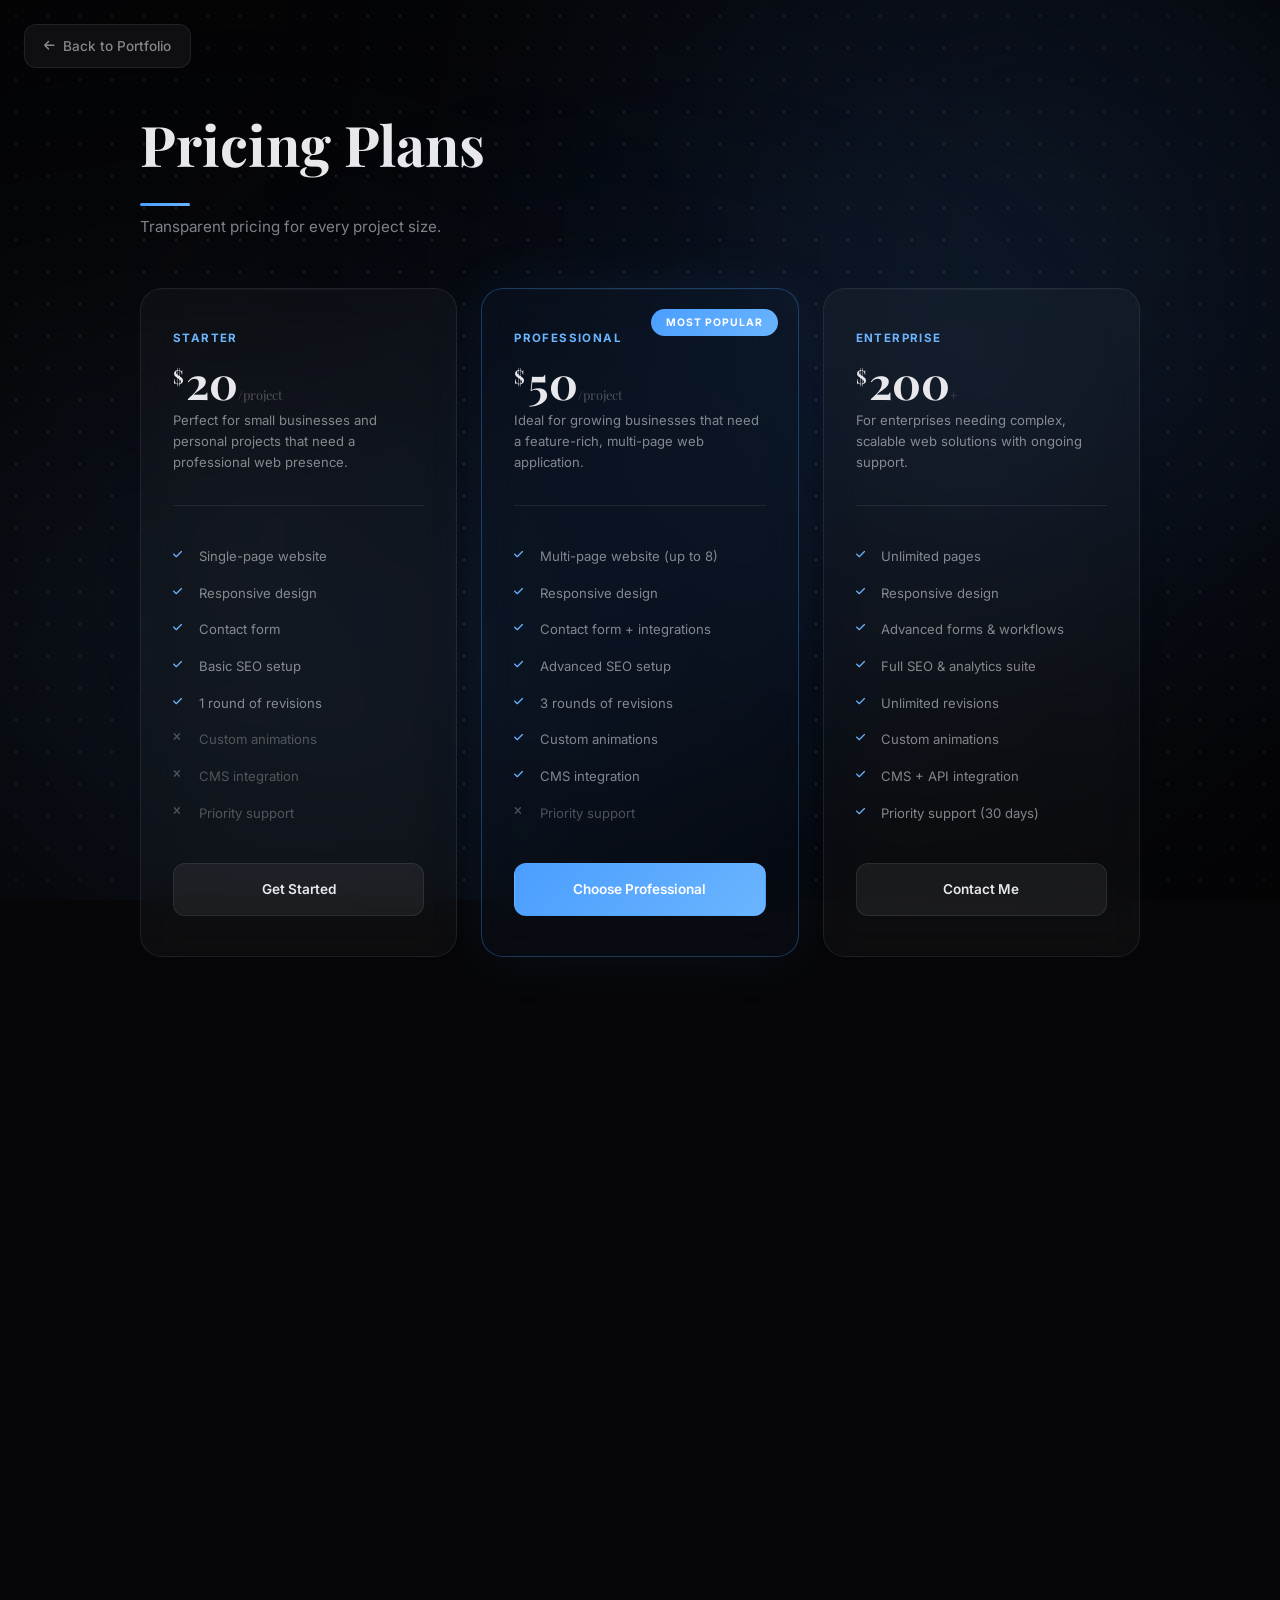
==== commit 20461867: "added custom plan in pricing" ====
--- a/pricing.html
+++ b/pricing.html
@@ -112,6 +112,31 @@
 
             <div class="pricing-grid" id="pricingGrid">
                 <!-- Cards injected by JS -->
+            </div>
+
+            <!-- ============ CUSTOM PLAN BUILDER ============ -->
+            <div class="custom-plan animate-in" id="customPlan">
+                <div class="custom-plan-header">
+                    <div>
+                        <div class="pricing-tier">Custom</div>
+                        <h3 class="custom-plan-title">Build Your Own Plan</h3>
+                        <p class="custom-plan-subtitle">Pick only the features you need — pay for what matters.</p>
+                    </div>
+                    <div class="custom-plan-total">
+                        <span class="custom-plan-total-label">Your Total</span>
+                        <div class="pricing-price">
+                            <span class="currency">$</span><span id="customTotal">0</span>
+                        </div>
+                    </div>
+                </div>
+
+                <div class="custom-features-grid" id="customFeaturesGrid">
+                    <!-- Features injected by JS -->
+                </div>
+
+                <a href="index.html#contact" class="pricing-cta custom-plan-cta" id="customCta">
+                    <i class="fas fa-paper-plane"></i> Get a Quote
+                </a>
             </div>
         </div>
     </div>
@@ -175,6 +200,22 @@
             }
         ];
 
+        // ─── CUSTOM PLAN FEATURES ─────────────────────────────────────
+        const customFeatures = [
+            { id: 'pages',       icon: 'fas fa-file-code',       text: 'Additional Pages (per page)',     price: 5  },
+            { id: 'responsive',  icon: 'fas fa-mobile-screen',   text: 'Responsive Design',               price: 8  },
+            { id: 'contact',     icon: 'fas fa-envelope',        text: 'Contact Form',                    price: 5  },
+            { id: 'seo',         icon: 'fas fa-magnifying-glass',text: 'SEO Optimization',                price: 10 },
+            { id: 'animations',  icon: 'fas fa-wand-magic-sparkles', text: 'Custom Animations',           price: 15 },
+            { id: 'cms',         icon: 'fas fa-database',        text: 'CMS Integration',                 price: 20 },
+            { id: 'api',         icon: 'fas fa-plug',            text: 'API Integration',                 price: 25 },
+            { id: 'revisions',   icon: 'fas fa-rotate',          text: 'Extra Revision Rounds (×3)',      price: 10 },
+            { id: 'analytics',   icon: 'fas fa-chart-line',      text: 'Analytics & Tracking Setup',      price: 12 },
+            { id: 'support',     icon: 'fas fa-headset',         text: 'Priority Support (30 days)',      price: 30 },
+            { id: 'performance', icon: 'fas fa-bolt',            text: 'Performance Optimization',        price: 15 },
+            { id: 'security',    icon: 'fas fa-shield-halved',   text: 'Security Hardening',              price: 18 },
+        ];
+
         // ─── RENDER PRICING ───────────────────────────────────────────
         function renderPricing() {
             const grid = document.getElementById('pricingGrid');
@@ -193,6 +234,56 @@
                     <a href="index.html#contact" class="pricing-cta">${plan.cta}</a>
                 </div>
             `).join('');
+        }
+
+        // ─── RENDER CUSTOM PLAN ───────────────────────────────────────
+        function renderCustomPlan() {
+            const grid = document.getElementById('customFeaturesGrid');
+            if (!grid) return;
+
+            grid.innerHTML = customFeatures.map(f => `
+                <label class="custom-feature" for="cf-${f.id}">
+                    <div class="custom-feature-left">
+                        <i class="${f.icon}"></i>
+                        <span class="custom-feature-text">${f.text}</span>
+                    </div>
+                    <div class="custom-feature-right">
+                        <span class="custom-feature-price">+$${f.price}</span>
+                        <input type="checkbox" id="cf-${f.id}" class="custom-feature-cb" data-price="${f.price}" data-name="${f.text}">
+                        <span class="custom-toggle"></span>
+                    </div>
+                </label>
+            `).join('');
+
+            // attach listeners
+            grid.querySelectorAll('.custom-feature-cb').forEach(cb => {
+                cb.addEventListener('change', updateCustomTotal);
+            });
+        }
+
+        function updateCustomTotal() {
+            const checks = document.querySelectorAll('.custom-feature-cb:checked');
+            let total = 0;
+            const selected = [];
+            checks.forEach(cb => {
+                total += parseInt(cb.dataset.price, 10);
+                selected.push(cb.dataset.name);
+            });
+
+            const el = document.getElementById('customTotal');
+            // animate the number
+            el.classList.add('price-bump');
+            el.textContent = total;
+            setTimeout(() => el.classList.remove('price-bump'), 300);
+
+            // update CTA state
+            const cta = document.getElementById('customCta');
+            if (total > 0) {
+                cta.classList.add('active');
+                cta.href = `index.html#contact`;
+            } else {
+                cta.classList.remove('active');
+            }
         }
 
         // ─── SCROLL ANIMATIONS ────────────────────────────────────────
@@ -211,6 +302,7 @@
         // ─── INIT ─────────────────────────────────────────────────────
         document.addEventListener('DOMContentLoaded', () => {
             renderPricing();
+            renderCustomPlan();
             initScrollAnimations();
         });
     </script>
--- a/style.css
+++ b/style.css
@@ -4,1666 +4,2481 @@
    ============================================================ */
 /* ---------- CSS CUSTOM PROPERTIES ---------- */
 :root {
-    /* Background hues */
-    --bg-primary: #060608;
-    --bg-secondary: #0c0c10;
-    --bg-card: rgba(255, 255, 255, 0.03);
-    --bg-card-hover: rgba(255, 255, 255, 0.06);
-    --bg-sidebar: rgba(8, 8, 12, 0.95);
-    /* Accent gradient */
-    --accent: #4a9eff;
-    --accent-light: #6bb5ff;
-    --accent-gradient: linear-gradient(135deg, #4a9eff, #6bb5ff);
-    /* Ambient glow */
-    --glow-blue: rgba(74, 158, 255, 0.12);
-    --glow-pink: rgba(74, 158, 255, 0.08);
-    /* Text */
-    --text-primary: #e8e8ec;
-    --text-secondary: rgba(232, 232, 236, 0.55);
-    --text-muted: rgba(232, 232, 236, 0.3);
-    /* Glass */
-    --glass-border: rgba(255, 255, 255, 0.08);
-    --glass-blur: 18px;
-    /* Typography */
-    --font-heading: 'Playfair Display', Georgia, serif;
-    --font-body: 'Inter', -apple-system, BlinkMacSystemFont, sans-serif;
-    /* Sidebar width */
-    --sidebar-w: 280px;
-    /* Transitions */
-    --ease-smooth: cubic-bezier(0.4, 0, 0.2, 1);
+  /* Background hues */
+  --bg-primary: #060608;
+  --bg-secondary: #0c0c10;
+  --bg-card: rgba(255, 255, 255, 0.03);
+  --bg-card-hover: rgba(255, 255, 255, 0.06);
+  --bg-sidebar: rgba(8, 8, 12, 0.95);
+  /* Accent gradient */
+  --accent: #4a9eff;
+  --accent-light: #6bb5ff;
+  --accent-gradient: linear-gradient(135deg, #4a9eff, #6bb5ff);
+  /* Ambient glow */
+  --glow-blue: rgba(74, 158, 255, 0.12);
+  --glow-pink: rgba(74, 158, 255, 0.08);
+  /* Text */
+  --text-primary: #e8e8ec;
+  --text-secondary: rgba(232, 232, 236, 0.55);
+  --text-muted: rgba(232, 232, 236, 0.3);
+  /* Glass */
+  --glass-border: rgba(255, 255, 255, 0.08);
+  --glass-blur: 18px;
+  /* Typography */
+  --font-heading: "Playfair Display", Georgia, serif;
+  --font-body: "Inter", -apple-system, BlinkMacSystemFont, sans-serif;
+  /* Sidebar width */
+  --sidebar-w: 280px;
+  /* Transitions */
+  --ease-smooth: cubic-bezier(0.4, 0, 0.2, 1);
 }
 
 /* ---------- RESET & BASE ---------- */
 *,
 *::before,
 *::after {
-    margin: 0;
-    padding: 0;
-    box-sizing: border-box;
+  margin: 0;
+  padding: 0;
+  box-sizing: border-box;
 }
 
 html {
-    scroll-behavior: smooth;
-    font-size: 16px;
+  scroll-behavior: smooth;
+  font-size: 16px;
+  overflow-x: hidden;
 }
 
 body {
-    font-family: var(--font-body);
-    background: var(--bg-primary);
-    color: var(--text-primary);
-    line-height: 1.7;
-    overflow-x: hidden;
-    min-height: 100vh;
+  font-family: var(--font-body);
+  background: var(--bg-primary);
+  color: var(--text-primary);
+  line-height: 1.7;
+  overflow-x: hidden;
+  min-height: 100vh;
 }
 
 /* ============================================================
    ANIMATED BACKGROUND EFFECTS
    ============================================================ */
 .bg-effects {
-    position: fixed;
-    inset: 0;
-    z-index: 0;
-    pointer-events: none;
-    overflow: hidden;
+  position: fixed;
+  inset: 0;
+  z-index: 0;
+  pointer-events: none;
+  overflow: hidden;
 }
 
 /* Floating gradient orbs */
 .bg-orb {
-    position: absolute;
-    border-radius: 50%;
-    filter: blur(200px);
-    opacity: 0.55;
-    will-change: transform;
+  position: absolute;
+  border-radius: 50%;
+  filter: blur(200px);
+  opacity: 0.55;
+  will-change: transform;
 }
 
 .bg-orb--1 {
-    width: 750px;
-    height: 750px;
-    top: -15%;
-    right: -10%;
-    background: radial-gradient(circle, rgba(74, 158, 255, 0.7), rgba(40, 80, 180, 0.25) 60%, transparent);
-    animation: orbFloat1 18s ease-in-out infinite;
+  width: 750px;
+  height: 750px;
+  top: -15%;
+  right: -10%;
+  background: radial-gradient(circle,
+      rgba(74, 158, 255, 0.7),
+      rgba(40, 80, 180, 0.25) 60%,
+      transparent);
+  animation: orbFloat1 18s ease-in-out infinite;
 }
 
 .bg-orb--2 {
-    width: 650px;
-    height: 650px;
-    bottom: -15%;
-    left: -10%;
-    background: radial-gradient(circle, rgba(107, 181, 255, 0.55), rgba(74, 130, 255, 0.15) 60%, transparent);
-    animation: orbFloat2 22s ease-in-out infinite;
+  width: 650px;
+  height: 650px;
+  bottom: -15%;
+  left: -10%;
+  background: radial-gradient(circle,
+      rgba(107, 181, 255, 0.55),
+      rgba(74, 130, 255, 0.15) 60%,
+      transparent);
+  animation: orbFloat2 22s ease-in-out infinite;
 }
 
 .bg-orb--3 {
-    width: 500px;
-    height: 500px;
-    top: 40%;
-    left: 30%;
-    background: radial-gradient(circle, rgba(100, 180, 255, 0.4), transparent 65%);
-    animation: orbFloat3 26s ease-in-out infinite;
+  width: 500px;
+  height: 500px;
+  top: 40%;
+  left: 30%;
+  background: radial-gradient(circle,
+      rgba(100, 180, 255, 0.4),
+      transparent 65%);
+  animation: orbFloat3 26s ease-in-out infinite;
 }
 
 /* Subtle dot grid overlay */
 .bg-grid {
-    position: absolute;
-    inset: 0;
-    background-image: radial-gradient(circle, rgba(255, 255, 255, 0.12) 1.2px, transparent 1.2px);
-    background-size: 32px 32px;
+  position: absolute;
+  inset: 0;
+  background-image: radial-gradient(circle,
+      rgba(255, 255, 255, 0.12) 1.2px,
+      transparent 1.2px);
+  background-size: 32px 32px;
 }
 
 /* Noise texture */
 .bg-noise {
-    position: absolute;
-    inset: 0;
-    opacity: 0.04;
-    background-image:
-        repeating-conic-gradient(rgba(255, 255, 255, 0.08) 0% 25%, transparent 0% 50%);
-    background-size: 4px 4px;
+  position: absolute;
+  inset: 0;
+  opacity: 0.04;
+  background-image: repeating-conic-gradient(rgba(255, 255, 255, 0.08) 0% 25%,
+      transparent 0% 50%);
+  background-size: 4px 4px;
 }
 
 /* Vignette — darkens edges for depth */
 .bg-vignette {
-    position: absolute;
-    inset: 0;
-    background: radial-gradient(ellipse at center, transparent 40%, rgba(0, 0, 0, 0.4) 100%);
+  position: absolute;
+  inset: 0;
+  background: radial-gradient(ellipse at center,
+      transparent 40%,
+      rgba(0, 0, 0, 0.4) 100%);
 }
 
 @keyframes orbFloat1 {
 
-    0%,
-    100% {
-        transform: translate(0, 0) scale(1);
-    }
-
-    25% {
-        transform: translate(-60px, 40px) scale(1.08);
-    }
-
-    50% {
-        transform: translate(-30px, 80px) scale(0.95);
-    }
-
-    75% {
-        transform: translate(40px, 30px) scale(1.05);
-    }
+  0%,
+  100% {
+    transform: translate(0, 0) scale(1);
+  }
+
+  25% {
+    transform: translate(-60px, 40px) scale(1.08);
+  }
+
+  50% {
+    transform: translate(-30px, 80px) scale(0.95);
+  }
+
+  75% {
+    transform: translate(40px, 30px) scale(1.05);
+  }
 }
 
 @keyframes orbFloat2 {
 
-    0%,
-    100% {
-        transform: translate(0, 0) scale(1);
-    }
-
-    25% {
-        transform: translate(50px, -50px) scale(1.1);
-    }
-
-    50% {
-        transform: translate(80px, -20px) scale(0.92);
-    }
-
-    75% {
-        transform: translate(20px, -60px) scale(1.06);
-    }
+  0%,
+  100% {
+    transform: translate(0, 0) scale(1);
+  }
+
+  25% {
+    transform: translate(50px, -50px) scale(1.1);
+  }
+
+  50% {
+    transform: translate(80px, -20px) scale(0.92);
+  }
+
+  75% {
+    transform: translate(20px, -60px) scale(1.06);
+  }
 }
 
 @keyframes orbFloat3 {
 
-    0%,
-    100% {
-        transform: translate(0, 0) scale(1);
-    }
-
-    33% {
-        transform: translate(-70px, -40px) scale(1.12);
-    }
-
-    66% {
-        transform: translate(50px, 60px) scale(0.9);
-    }
+  0%,
+  100% {
+    transform: translate(0, 0) scale(1);
+  }
+
+  33% {
+    transform: translate(-70px, -40px) scale(1.12);
+  }
+
+  66% {
+    transform: translate(50px, 60px) scale(0.9);
+  }
 }
 
 a {
-    text-decoration: none;
-    color: inherit;
+  text-decoration: none;
+  color: inherit;
 }
 
 ul,
 ol {
-    list-style: none;
+  list-style: none;
 }
 
 img {
-    max-width: 100%;
-    display: block;
+  max-width: 100%;
+  display: block;
 }
 
 /* ---------- SCROLLBAR ---------- */
 ::-webkit-scrollbar {
-    width: 6px;
+  width: 6px;
 }
 
 ::-webkit-scrollbar-track {
-    background: var(--bg-primary);
+  background: var(--bg-primary);
 }
 
 ::-webkit-scrollbar-thumb {
-    background: rgba(255, 255, 255, 0.12);
-    border-radius: 10px;
+  background: rgba(255, 255, 255, 0.12);
+  border-radius: 10px;
 }
 
 ::-webkit-scrollbar-thumb:hover {
-    background: rgba(255, 255, 255, 0.22);
+  background: rgba(255, 255, 255, 0.22);
 }
 
 /* ============================================================
    ICON DOCK NAVIGATION
    ============================================================ */
 .dock {
-    position: fixed;
-    left: 1.25rem;
-    top: 50%;
-    transform: translateY(-50%);
-    display: flex;
-    flex-direction: column;
-    align-items: center;
-    gap: 0.25rem;
-    padding: 0.6rem;
-    background: rgba(18, 18, 22, 0.85);
-    backdrop-filter: blur(16px);
-    -webkit-backdrop-filter: blur(16px);
-    border: 1px solid var(--glass-border);
-    border-radius: 22px;
-    z-index: 100;
+  position: fixed;
+  left: 1.25rem;
+  top: 50%;
+  transform: translateY(-50%);
+  display: flex;
+  flex-direction: column;
+  align-items: center;
+  gap: 0.25rem;
+  padding: 0.6rem;
+  background: rgba(18, 18, 22, 0.85);
+  backdrop-filter: blur(16px);
+  -webkit-backdrop-filter: blur(16px);
+  border: 1px solid var(--glass-border);
+  border-radius: 22px;
+  z-index: 100;
 }
 
 .dock-icon {
-    position: relative;
-    width: 44px;
-    height: 44px;
-    display: flex;
-    align-items: center;
-    justify-content: center;
-    border-radius: 14px;
-    color: var(--text-muted);
-    font-size: 1rem;
-    transition: all 0.3s var(--ease-smooth);
-    cursor: pointer;
+  position: relative;
+  width: 44px;
+  height: 44px;
+  display: flex;
+  align-items: center;
+  justify-content: center;
+  border-radius: 14px;
+  color: var(--text-muted);
+  font-size: 1rem;
+  transition: all 0.3s var(--ease-smooth);
+  cursor: pointer;
 }
 
 .dock-icon:hover {
-    color: var(--text-primary);
-    background: rgba(255, 255, 255, 0.06);
+  color: var(--text-primary);
+  background: rgba(255, 255, 255, 0.06);
 }
 
 .dock-icon.active {
-    color: var(--accent-light);
-    background: rgba(74, 158, 255, 0.1);
+  color: var(--accent-light);
+  background: rgba(74, 158, 255, 0.1);
 }
 
 /* Tooltip */
 .dock-tooltip {
-    position: absolute;
-    left: calc(100% + 12px);
-    top: 50%;
-    transform: translateY(-50%) translateX(-6px);
-    padding: 0.35rem 0.8rem;
-    background: rgba(20, 20, 24, 0.95);
-    border: 1px solid var(--glass-border);
-    border-radius: 8px;
-    font-size: 0.72rem;
-    font-weight: 500;
-    color: var(--text-primary);
-    white-space: nowrap;
-    opacity: 0;
-    pointer-events: none;
-    transition: all 0.25s var(--ease-smooth);
+  position: absolute;
+  left: calc(100% + 12px);
+  top: 50%;
+  transform: translateY(-50%) translateX(-6px);
+  padding: 0.35rem 0.8rem;
+  background: rgba(20, 20, 24, 0.95);
+  border: 1px solid var(--glass-border);
+  border-radius: 8px;
+  font-size: 0.72rem;
+  font-weight: 500;
+  color: var(--text-primary);
+  white-space: nowrap;
+  opacity: 0;
+  pointer-events: none;
+  transition: all 0.25s var(--ease-smooth);
 }
 
 .dock-icon:hover .dock-tooltip {
-    opacity: 1;
-    transform: translateY(-50%) translateX(0);
+  opacity: 1;
+  transform: translateY(-50%) translateX(0);
 }
 
 /* ============================================================
    MAIN CONTENT
    ============================================================ */
 .main-content {
-    margin-left: 0;
-    position: relative;
-    z-index: 1;
+  margin-left: 0;
+  position: relative;
+  z-index: 1;
 }
 
 .section {
-    min-height: 100vh;
-    display: flex;
-    align-items: center;
-    padding: 6rem 4rem;
+  min-height: 100vh;
+  display: flex;
+  align-items: center;
+  padding: 6rem 4rem;
 }
 
 .section-content {
-    width: 100%;
-    max-width: 1000px;
-    margin: 0 auto;
+  width: 100%;
+  max-width: 1000px;
+  margin: 0 auto;
 }
 
 /* ============================================================
    HERO / ABOUT SECTION
    ============================================================ */
 .hero-heading {
-    font-family: var(--font-heading);
-    font-size: clamp(3rem, 7vw, 5.5rem);
-    font-weight: 700;
-    line-height: 1.1;
-    margin-bottom: 0.5rem;
+  font-family: var(--font-heading);
+  font-size: clamp(3rem, 7vw, 5.5rem);
+  font-weight: 700;
+  line-height: 1.1;
+  margin-bottom: 0.5rem;
 }
 
 .hero-line {
-    display: block;
+  display: block;
 }
 
 .hero-line.accent {
-    color: var(--accent-light);
-    font-style: italic;
+  color: var(--accent-light);
+  font-style: italic;
 }
 
 /* Hero Name Wrapper — for hover image effect */
 .hero-name-wrapper {
-    position: relative;
-    display: inline-block;
-    cursor: pointer;
+  position: relative;
+  display: inline-block;
+  cursor: pointer;
 }
 
 .hero-hover-image {
-    position: absolute;
-    top: 50%;
-    right: -280px;
-    transform: translateY(-50%) scale(0.8) rotate(-3deg);
-    width: 240px;
-    height: 300px;
-    border-radius: 16px;
-    overflow: hidden;
-    opacity: 0;
-    pointer-events: none;
-    transition: opacity 0.2s ease, transform 0.3s ease;
-    z-index: 50;
-    box-shadow: 0 25px 60px rgba(0, 0, 0, 0.6), 0 0 40px rgba(74, 158, 255, 0.15);
-    border: 2px solid rgba(74, 158, 255, 0.2);
+  position: absolute;
+  top: 50%;
+  right: -280px;
+  transform: translateY(-50%) scale(0.8) rotate(-3deg);
+  width: 240px;
+  height: 300px;
+  border-radius: 16px;
+  overflow: hidden;
+  opacity: 0;
+  pointer-events: none;
+  transition:
+    opacity 0.2s ease,
+    transform 0.3s ease;
+  z-index: 50;
+  box-shadow:
+    0 25px 60px rgba(0, 0, 0, 0.6),
+    0 0 40px rgba(74, 158, 255, 0.15);
+  border: 2px solid rgba(74, 158, 255, 0.2);
 }
 
 .hero-name-wrapper:hover .hero-hover-image {
-    opacity: 1;
-    transform: translateY(-50%) scale(1) rotate(-2deg);
+  opacity: 1;
+  transform: translateY(-50%) scale(1) rotate(-2deg);
 }
 
 .hover-cycle-img {
-    width: 100%;
-    height: 100%;
-    object-fit: cover;
-    display: block;
+  width: 100%;
+  height: 100%;
+  object-fit: cover;
+  display: block;
 }
 
 .hero-subtitle {
-    font-size: 1.1rem;
-    font-weight: 400;
-    color: var(--text-secondary);
-    letter-spacing: 0.04em;
-    margin-bottom: 3rem;
-    position: relative;
-    padding-left: 2.5rem;
+  font-size: 1.1rem;
+  font-weight: 400;
+  color: var(--text-secondary);
+  letter-spacing: 0.04em;
+  margin-bottom: 3rem;
+  position: relative;
+  padding-left: 2.5rem;
 }
 
 .hero-subtitle::before {
-    content: '';
-    position: absolute;
-    left: 0;
-    top: 50%;
-    width: 2rem;
-    height: 2px;
-    background: var(--accent-gradient);
+  content: "";
+  position: absolute;
+  left: 0;
+  top: 50%;
+  width: 2rem;
+  height: 2px;
+  background: var(--accent-gradient);
 }
 
 /* About Grid */
 .about-grid {
-    display: grid;
-    grid-template-columns: 1fr;
-    gap: 2rem;
-    margin-bottom: 3rem;
-    align-items: center;
+  display: grid;
+  grid-template-columns: 1fr;
+  gap: 2rem;
+  margin-bottom: 3rem;
+  align-items: center;
 }
 
 .about-text p {
-    color: var(--text-secondary);
-    margin-bottom: 1rem;
-    font-size: 0.95rem;
+  color: var(--text-secondary);
+  margin-bottom: 1rem;
+  font-size: 0.95rem;
 }
 
 .about-text strong {
-    color: var(--text-primary);
-    font-weight: 600;
+  color: var(--text-primary);
+  font-weight: 600;
 }
 
 .accent-text {
-    color: var(--accent-light) !important;
+  color: var(--accent-light) !important;
+}
+
+/* CV Download Button */
+.cv-btn {
+  display: inline-flex;
+  align-items: center;
+  gap: 0.5rem;
+  margin-top: 0.5rem;
+  padding: 0.7rem 1.6rem;
+  border-radius: 12px;
+  font-size: 0.85rem;
+  font-weight: 600;
+  color: #fff;
+  background: var(--accent-gradient);
+  border: none;
+  cursor: pointer;
+  transition: all 0.3s var(--ease-smooth);
+  text-decoration: none;
+}
+
+.cv-btn:hover {
+  box-shadow: 0 8px 30px rgba(74, 158, 255, 0.35);
+  transform: translateY(-2px);
 }
 
 /* Profile Image */
 .about-image {
-    display: flex;
-    justify-content: center;
+  display: flex;
+  justify-content: center;
 }
 
 .image-frame {
-    width: 220px;
-    height: 280px;
-    border-radius: 20px;
-    border: 1px solid var(--glass-border);
-    background: var(--bg-card);
-    backdrop-filter: blur(var(--glass-blur));
-    overflow: hidden;
-    position: relative;
+  width: 220px;
+  height: 280px;
+  border-radius: 20px;
+  border: 1px solid var(--glass-border);
+  background: var(--bg-card);
+  backdrop-filter: blur(var(--glass-blur));
+  overflow: hidden;
+  position: relative;
 }
 
 .image-frame::before {
-    content: '';
-    position: absolute;
-    inset: -1px;
-    border-radius: 20px;
-    padding: 1px;
-    background: linear-gradient(160deg, rgba(74, 158, 255, 0.3), transparent 50%);
-    -webkit-mask: linear-gradient(#fff 0 0) content-box, linear-gradient(#fff 0 0);
-    mask: linear-gradient(#fff 0 0) content-box, linear-gradient(#fff 0 0);
-    -webkit-mask-composite: xor;
-    mask-composite: exclude;
+  content: "";
+  position: absolute;
+  inset: -1px;
+  border-radius: 20px;
+  padding: 1px;
+  background: linear-gradient(160deg, rgba(74, 158, 255, 0.3), transparent 50%);
+  -webkit-mask:
+    linear-gradient(#fff 0 0) content-box,
+    linear-gradient(#fff 0 0);
+  mask:
+    linear-gradient(#fff 0 0) content-box,
+    linear-gradient(#fff 0 0);
+  -webkit-mask-composite: xor;
+  mask-composite: exclude;
 }
 
 .image-frame img {
-    width: 100%;
-    height: 100%;
-    object-fit: cover;
+  width: 100%;
+  height: 100%;
+  object-fit: cover;
 }
 
 .image-placeholder {
-    width: 100%;
-    height: 100%;
-    display: flex;
-    align-items: center;
-    justify-content: center;
-    font-size: 4rem;
-    color: var(--text-muted);
-    background: linear-gradient(135deg, rgba(74, 158, 255, 0.06), rgba(40, 80, 160, 0.06));
+  width: 100%;
+  height: 100%;
+  display: flex;
+  align-items: center;
+  justify-content: center;
+  font-size: 4rem;
+  color: var(--text-muted);
+  background: linear-gradient(135deg,
+      rgba(74, 158, 255, 0.06),
+      rgba(40, 80, 160, 0.06));
 }
 
 /* Bento Grid */
 .bento-grid {
-    display: grid;
-    grid-template-columns: 1fr 1fr;
-    gap: 1.25rem;
+  display: grid;
+  grid-template-columns: 1fr 1fr;
+  gap: 1.25rem;
 }
 
 .bento-card {
-    background: var(--bg-card);
-    border: 1px solid var(--glass-border);
-    border-radius: 18px;
-    padding: 1.75rem;
-    backdrop-filter: blur(var(--glass-blur));
-    -webkit-backdrop-filter: blur(var(--glass-blur));
-    transition: all 0.4s var(--ease-smooth);
-    position: relative;
-    overflow: hidden;
+  background: var(--bg-card);
+  border: 1px solid var(--glass-border);
+  border-radius: 18px;
+  padding: 1.75rem;
+  backdrop-filter: blur(var(--glass-blur));
+  -webkit-backdrop-filter: blur(var(--glass-blur));
+  transition: all 0.4s var(--ease-smooth);
+  position: relative;
+  overflow: hidden;
 }
 
 .bento-card::before {
-    content: '';
-    position: absolute;
-    top: 0;
-    left: 0;
-    right: 0;
-    height: 1px;
-    background: linear-gradient(90deg, transparent, rgba(255, 255, 255, 0.1), transparent);
+  content: "";
+  position: absolute;
+  top: 0;
+  left: 0;
+  right: 0;
+  height: 1px;
+  background: linear-gradient(90deg,
+      transparent,
+      rgba(255, 255, 255, 0.1),
+      transparent);
 }
 
 .bento-card:hover {
-    background: var(--bg-card-hover);
-    border-color: rgba(255, 255, 255, 0.12);
-    transform: translateY(-4px);
-    box-shadow: 0 20px 60px rgba(0, 0, 0, 0.3);
+  background: var(--bg-card-hover);
+  border-color: rgba(255, 255, 255, 0.12);
+  transform: translateY(-4px);
+  box-shadow: 0 20px 60px rgba(0, 0, 0, 0.3);
 }
 
 .bento-card h3 {
-    font-family: var(--font-heading);
-    font-size: 1.2rem;
-    font-weight: 600;
-    margin-bottom: 0.75rem;
+  font-family: var(--font-heading);
+  font-size: 1.2rem;
+  font-weight: 600;
+  margin-bottom: 0.75rem;
 }
 
 .bento-card p {
-    color: var(--text-secondary);
-    font-size: 0.85rem;
+  color: var(--text-secondary);
+  font-size: 0.85rem;
 }
 
 .bento-icon {
-    width: 40px;
-    height: 40px;
-    border-radius: 10px;
-    background: var(--accent-gradient);
-    display: flex;
-    align-items: center;
-    justify-content: center;
-    font-size: 0.9rem;
-    color: #fff;
-    margin-bottom: 1rem;
+  width: 40px;
+  height: 40px;
+  border-radius: 10px;
+  background: var(--accent-gradient);
+  display: flex;
+  align-items: center;
+  justify-content: center;
+  font-size: 0.9rem;
+  color: #fff;
+  margin-bottom: 1rem;
 }
 
 .bento-passion {
-    grid-column: span 2;
+  grid-column: span 2;
 }
 
 /* Skill Chips */
 .skill-chips {
-    display: flex;
-    flex-wrap: wrap;
-    gap: 0.5rem;
+  display: flex;
+  flex-wrap: wrap;
+  gap: 0.5rem;
 }
 
 .chip {
-    padding: 0.35rem 0.85rem;
-    border-radius: 20px;
-    font-size: 0.75rem;
-    font-weight: 500;
-    background: rgba(74, 158, 255, 0.1);
-    border: 1px solid rgba(74, 158, 255, 0.2);
-    color: var(--accent-light);
+  padding: 0.35rem 0.85rem;
+  border-radius: 20px;
+  font-size: 0.75rem;
+  font-weight: 500;
+  background: rgba(74, 158, 255, 0.1);
+  border: 1px solid rgba(74, 158, 255, 0.2);
+  color: var(--accent-light);
 }
 
 /* Stats */
 .stats-row {
-    display: flex;
-    gap: 1.5rem;
+  display: flex;
+  gap: 1.5rem;
 }
 
 .stat {
-    text-align: center;
+  text-align: center;
 }
 
 .stat-number {
-    display: block;
-    font-family: var(--font-heading);
-    font-size: 1.8rem;
-    font-weight: 700;
-    color: var(--accent-light);
+  display: block;
+  font-family: var(--font-heading);
+  font-size: 1.8rem;
+  font-weight: 700;
+  color: var(--accent-light);
 }
 
 .stat-label {
-    font-size: 0.7rem;
-    font-weight: 500;
-    color: var(--text-muted);
-    letter-spacing: 0.08em;
-    text-transform: uppercase;
+  font-size: 0.7rem;
+  font-weight: 500;
+  color: var(--text-muted);
+  letter-spacing: 0.08em;
+  text-transform: uppercase;
+}
+
+/* ============================================================
+   ABOUT ME SECTION
+   ============================================================ */
+.aboutme-layout {
+  display: grid;
+  grid-template-columns: 300px 1fr;
+  gap: 3rem;
+  align-items: start;
+}
+
+/* Photo Column */
+.aboutme-photo-col {
+  display: flex;
+  flex-direction: column;
+  align-items: center;
+  gap: 1.25rem;
+}
+
+.aboutme-photo-frame {
+  position: relative;
+  width: 260px;
+  height: 320px;
+  border-radius: 22px;
+  overflow: hidden;
+  border: 1px solid var(--glass-border);
+  background: var(--bg-card);
+  box-shadow:
+    0 20px 60px rgba(0, 0, 0, 0.4),
+    0 0 50px rgba(74, 158, 255, 0.08);
+  transition: all 0.5s var(--ease-smooth);
+}
+
+.aboutme-photo-frame:hover {
+  transform: translateY(-6px);
+  box-shadow:
+    0 30px 80px rgba(0, 0, 0, 0.5),
+    0 0 70px rgba(74, 158, 255, 0.15);
+  border-color: rgba(74, 158, 255, 0.25);
+}
+
+.aboutme-photo-frame::before {
+  content: "";
+  position: absolute;
+  inset: -1px;
+  border-radius: 22px;
+  padding: 1px;
+  background: linear-gradient(160deg, rgba(74, 158, 255, 0.4), transparent 50%);
+  -webkit-mask:
+    linear-gradient(#fff 0 0) content-box,
+    linear-gradient(#fff 0 0);
+  mask:
+    linear-gradient(#fff 0 0) content-box,
+    linear-gradient(#fff 0 0);
+  -webkit-mask-composite: xor;
+  mask-composite: exclude;
+  z-index: 2;
+}
+
+.aboutme-photo {
+  width: 100%;
+  height: 100%;
+  object-fit: cover;
+  display: block;
+}
+
+.aboutme-photo-glow {
+  position: absolute;
+  bottom: -30%;
+  left: 50%;
+  transform: translateX(-50%);
+  width: 200%;
+  height: 60%;
+  background: radial-gradient(ellipse, rgba(74, 158, 255, 0.2), transparent 70%);
+  pointer-events: none;
+}
+
+/* Availability Status */
+.aboutme-status {
+  display: inline-flex;
+  align-items: center;
+  gap: 0.5rem;
+  padding: 0.5rem 1.1rem;
+  background: rgba(34, 197, 94, 0.08);
+  border: 1px solid rgba(34, 197, 94, 0.2);
+  border-radius: 50px;
+  font-size: 0.78rem;
+  font-weight: 500;
+  color: #4ade80;
+  letter-spacing: 0.02em;
+}
+
+.status-dot {
+  width: 8px;
+  height: 8px;
+  border-radius: 50%;
+  background: #4ade80;
+  animation: statusPulse 2s ease-in-out infinite;
+}
+
+@keyframes statusPulse {
+
+  0%,
+  100% {
+    opacity: 1;
+    box-shadow: 0 0 0 0 rgba(74, 222, 128, 0.5);
+  }
+
+  50% {
+    opacity: 0.7;
+    box-shadow: 0 0 0 6px rgba(74, 222, 128, 0);
+  }
+}
+
+/* Info Column */
+.aboutme-info-col {
+  padding-top: 0.5rem;
+}
+
+.aboutme-name {
+  font-family: var(--font-heading);
+  font-size: 1.6rem;
+  font-weight: 700;
+  margin-bottom: 0.25rem;
+}
+
+.aboutme-role {
+  color: var(--accent-light);
+  font-size: 0.9rem;
+  font-weight: 500;
+  margin-bottom: 1.5rem;
+  letter-spacing: 0.03em;
+}
+
+.aboutme-bio {
+  color: var(--text-secondary);
+  font-size: 0.92rem;
+  line-height: 1.75;
+  margin-bottom: 2rem;
+}
+
+/* Details Grid */
+.aboutme-details-grid {
+  display: grid;
+  grid-template-columns: 1fr 1fr;
+  gap: 1rem;
+  margin-bottom: 2rem;
+}
+
+.aboutme-detail {
+  display: flex;
+  align-items: center;
+  gap: 0.85rem;
+  padding: 0.9rem 1rem;
+  background: var(--bg-card);
+  border: 1px solid var(--glass-border);
+  border-radius: 14px;
+  transition: all 0.3s var(--ease-smooth);
+}
+
+.aboutme-detail:hover {
+  background: var(--bg-card-hover);
+  border-color: rgba(74, 158, 255, 0.15);
+  transform: translateY(-2px);
+}
+
+.aboutme-detail i {
+  font-size: 1rem;
+  color: var(--accent-light);
+  width: 20px;
+  text-align: center;
+  flex-shrink: 0;
+}
+
+.aboutme-detail div {
+  display: flex;
+  flex-direction: column;
+}
+
+.detail-label {
+  font-size: 0.68rem;
+  font-weight: 500;
+  color: var(--text-muted);
+  text-transform: uppercase;
+  letter-spacing: 0.08em;
+}
+
+.detail-value {
+  font-size: 0.85rem;
+  font-weight: 500;
+  color: var(--text-primary);
+}
+
+/* Philosophy Quote */
+.aboutme-philosophy {
+  padding: 1.25rem 1.5rem;
+  background: var(--bg-card);
+  border: 1px solid var(--glass-border);
+  border-left: 3px solid var(--accent);
+  border-radius: 0 14px 14px 0;
+  position: relative;
+}
+
+.aboutme-quote-icon {
+  font-size: 1.2rem;
+  color: var(--accent);
+  opacity: 0.3;
+  margin-bottom: 0.5rem;
+  display: block;
+}
+
+.aboutme-philosophy p {
+  color: var(--text-secondary);
+  font-size: 0.88rem;
+  font-style: italic;
+  line-height: 1.7;
+}
+
+/* ============================================================
+   SKILLS SECTION
+   ============================================================ */
+.skills-showcase {
+  display: flex;
+  flex-direction: column;
+  gap: 2rem;
+}
+
+.skills-group {
+  display: flex;
+  flex-direction: column;
+  gap: 1rem;
+}
+
+.skills-group-label {
+  font-family: var(--font-heading);
+  font-size: 0.8rem;
+  font-weight: 600;
+  color: var(--text-muted);
+  text-transform: uppercase;
+  letter-spacing: 0.1em;
+  display: flex;
+  align-items: center;
+  gap: 0.5rem;
+}
+
+.skills-group-label i {
+  font-size: 0.75rem;
+  color: var(--accent-light);
+}
+
+.skills-tiles {
+  display: flex;
+  flex-wrap: wrap;
+  gap: 0.75rem;
+}
+
+.skill-tile {
+  display: flex;
+  align-items: center;
+  gap: 0.6rem;
+  padding: 0.7rem 1.1rem;
+  background: var(--bg-card);
+  border: 1px solid var(--glass-border);
+  border-radius: 12px;
+  backdrop-filter: blur(var(--glass-blur));
+  -webkit-backdrop-filter: blur(var(--glass-blur));
+  transition: all 0.35s var(--ease-smooth);
+  cursor: default;
+}
+
+.skill-tile:hover {
+  background: var(--bg-card-hover);
+  border-color: rgba(255, 255, 255, 0.12);
+  transform: translateY(-3px);
+  box-shadow: 0 12px 35px rgba(0, 0, 0, 0.25);
+}
+
+.skill-tile i {
+  font-size: 1.3rem;
+  transition: transform 0.3s var(--ease-smooth);
+}
+
+.skill-tile:hover i {
+  transform: scale(1.15);
+}
+
+.skill-tile span {
+  font-size: 0.8rem;
+  font-weight: 500;
+  color: var(--text-primary);
+  white-space: nowrap;
 }
 
 /* ============================================================
    SECTION HEADINGS (Shared)
    ============================================================ */
 .section-heading {
-    font-family: var(--font-heading);
-    font-size: clamp(2.2rem, 5vw, 3.5rem);
-    font-weight: 700;
-    margin-bottom: 0.5rem;
-    position: relative;
+  font-family: var(--font-heading);
+  font-size: clamp(2.2rem, 5vw, 3.5rem);
+  font-weight: 700;
+  margin-bottom: 0.5rem;
+  position: relative;
 }
 
 .section-heading::after {
-    content: '';
-    display: block;
-    width: 50px;
-    height: 3px;
-    background: var(--accent-gradient);
-    border-radius: 3px;
-    margin-top: 0.75rem;
+  content: "";
+  display: block;
+  width: 50px;
+  height: 3px;
+  background: var(--accent-gradient);
+  border-radius: 3px;
+  margin-top: 0.75rem;
 }
 
 .section-subtitle {
-    color: var(--text-secondary);
-    font-size: 0.95rem;
-    margin-bottom: 3rem;
+  color: var(--text-secondary);
+  font-size: 0.95rem;
+  margin-bottom: 3rem;
 }
 
 /* ============================================================
    PROJECTS SECTION
    ============================================================ */
 .projects-grid {
-    display: grid;
-    grid-template-columns: repeat(auto-fill, minmax(280px, 1fr));
-    gap: 1.5rem;
+  display: grid;
+  grid-template-columns: repeat(auto-fill, minmax(280px, 1fr));
+  gap: 1.5rem;
 }
 
 .project-card {
-    background: var(--bg-card);
-    border: 1px solid var(--glass-border);
-    border-radius: 18px;
-    overflow: hidden;
-    cursor: pointer;
-    transition: all 0.4s var(--ease-smooth);
-    position: relative;
+  background: var(--bg-card);
+  border: 1px solid var(--glass-border);
+  border-radius: 18px;
+  overflow: hidden;
+  cursor: pointer;
+  transition: all 0.4s var(--ease-smooth);
+  position: relative;
 }
 
 .project-card::before {
-    content: '';
-    position: absolute;
-    top: 0;
-    left: 0;
-    right: 0;
-    height: 1px;
-    background: linear-gradient(90deg, transparent, rgba(255, 255, 255, 0.08), transparent);
+  content: "";
+  position: absolute;
+  top: 0;
+  left: 0;
+  right: 0;
+  height: 1px;
+  background: linear-gradient(90deg,
+      transparent,
+      rgba(255, 255, 255, 0.08),
+      transparent);
 }
 
 .project-card:hover {
-    transform: translateY(-6px);
-    border-color: rgba(74, 158, 255, 0.2);
-    box-shadow: 0 25px 60px rgba(0, 0, 0, 0.4), 0 0 40px rgba(74, 158, 255, 0.05);
+  transform: translateY(-6px);
+  border-color: rgba(74, 158, 255, 0.2);
+  box-shadow:
+    0 25px 60px rgba(0, 0, 0, 0.4),
+    0 0 40px rgba(74, 158, 255, 0.05);
 }
 
 .project-card-image {
-    width: 100%;
-    height: 180px;
-    overflow: hidden;
-    position: relative;
+  width: 100%;
+  height: 180px;
+  overflow: hidden;
+  position: relative;
 }
 
 .project-card-image img {
-    width: 100%;
-    height: 100%;
-    object-fit: cover;
-    transition: transform 0.5s var(--ease-smooth);
+  width: 100%;
+  height: 100%;
+  object-fit: cover;
+  transition: transform 0.5s var(--ease-smooth);
 }
 
 .project-card:hover .project-card-image img {
-    transform: scale(1.08);
+  transform: scale(1.08);
 }
 
 .project-card-image .project-overlay {
-    position: absolute;
-    inset: 0;
-    background: linear-gradient(180deg, transparent 40%, rgba(10, 14, 26, 0.85) 100%);
+  position: absolute;
+  inset: 0;
+  background: linear-gradient(180deg,
+      transparent 40%,
+      rgba(10, 14, 26, 0.85) 100%);
 }
 
 .project-card-body {
-    padding: 1.25rem 1.5rem 1.5rem;
+  padding: 1.25rem 1.5rem 1.5rem;
 }
 
 .project-card-body h3 {
-    font-family: var(--font-heading);
-    font-size: 1.15rem;
-    font-weight: 600;
-    margin-bottom: 0.4rem;
+  font-family: var(--font-heading);
+  font-size: 1.15rem;
+  font-weight: 600;
+  margin-bottom: 0.4rem;
 }
 
 .project-card-body p {
-    color: var(--text-secondary);
-    font-size: 0.8rem;
-    line-height: 1.5;
-    margin-bottom: 1rem;
-    display: -webkit-box;
-    -webkit-line-clamp: 2;
-    line-clamp: 2;
-    -webkit-box-orient: vertical;
-    overflow: hidden;
+  color: var(--text-secondary);
+  font-size: 0.8rem;
+  line-height: 1.5;
+  margin-bottom: 1rem;
+  display: -webkit-box;
+  -webkit-line-clamp: 2;
+  line-clamp: 2;
+  -webkit-box-orient: vertical;
+  overflow: hidden;
 }
 
 .project-card-tech {
-    display: flex;
-    flex-wrap: wrap;
-    gap: 0.4rem;
+  display: flex;
+  flex-wrap: wrap;
+  gap: 0.4rem;
 }
 
 .project-card-tech span {
-    padding: 0.25rem 0.65rem;
-    border-radius: 15px;
-    font-size: 0.65rem;
-    font-weight: 600;
-    background: rgba(74, 158, 255, 0.08);
-    border: 1px solid rgba(74, 158, 255, 0.18);
-    color: var(--accent-light);
-    letter-spacing: 0.03em;
+  padding: 0.25rem 0.65rem;
+  border-radius: 15px;
+  font-size: 0.65rem;
+  font-weight: 600;
+  background: rgba(74, 158, 255, 0.08);
+  border: 1px solid rgba(74, 158, 255, 0.18);
+  color: var(--accent-light);
+  letter-spacing: 0.03em;
 }
 
 .project-card-footer {
-    padding: 0 1.5rem 1.25rem;
-    display: flex;
-    justify-content: flex-end;
+  padding: 0 1.5rem 1.25rem;
+  display: flex;
+  justify-content: flex-end;
 }
 
 .read-more-btn {
-    border: none;
-    background: none;
-    color: var(--accent-light);
-    font-size: 0.8rem;
-    font-weight: 600;
-    cursor: pointer;
-    display: flex;
-    align-items: center;
-    gap: 0.4rem;
-    font-family: var(--font-body);
-    transition: gap 0.3s var(--ease-smooth);
+  border: none;
+  background: none;
+  color: var(--accent-light);
+  font-size: 0.8rem;
+  font-weight: 600;
+  cursor: pointer;
+  display: flex;
+  align-items: center;
+  gap: 0.4rem;
+  font-family: var(--font-body);
+  transition: gap 0.3s var(--ease-smooth);
 }
 
 .read-more-btn:hover {
-    gap: 0.7rem;
+  gap: 0.7rem;
 }
 
 .read-more-btn i {
-    font-size: 0.7rem;
-    transition: transform 0.3s var(--ease-smooth);
+  font-size: 0.7rem;
+  transition: transform 0.3s var(--ease-smooth);
 }
 
 .project-card:hover .read-more-btn i {
-    transform: translateX(3px);
+  transform: translateX(3px);
 }
 
 /* ============================================================
    PROJECT DETAIL MODAL
    ============================================================ */
 .modal-overlay {
-    position: fixed;
-    inset: 0;
-    background: rgba(5, 7, 15, 0.85);
-    backdrop-filter: blur(8px);
-    -webkit-backdrop-filter: blur(8px);
-    z-index: 500;
-    display: flex;
-    align-items: center;
-    justify-content: center;
-    opacity: 0;
-    visibility: hidden;
-    transition: all 0.4s var(--ease-smooth);
+  position: fixed;
+  inset: 0;
+  background: rgba(5, 7, 15, 0.85);
+  backdrop-filter: blur(8px);
+  -webkit-backdrop-filter: blur(8px);
+  z-index: 500;
+  display: flex;
+  align-items: center;
+  justify-content: center;
+  opacity: 0;
+  visibility: hidden;
+  transition: all 0.4s var(--ease-smooth);
 }
 
 .modal-overlay.active {
-    opacity: 1;
-    visibility: visible;
+  opacity: 1;
+  visibility: visible;
 }
 
 .modal-container {
-    width: 90vw;
-    max-width: 950px;
-    max-height: 85vh;
-    background: var(--bg-secondary);
-    border: 1px solid var(--glass-border);
-    border-radius: 22px;
-    overflow: hidden;
-    position: relative;
-    transform: scale(0.92) translateY(30px);
-    transition: transform 0.45s var(--ease-smooth);
+  width: 90vw;
+  max-width: 950px;
+  max-height: 85vh;
+  background: var(--bg-secondary);
+  border: 1px solid var(--glass-border);
+  border-radius: 22px;
+  overflow: hidden;
+  position: relative;
+  transform: scale(0.92) translateY(30px);
+  transition: transform 0.45s var(--ease-smooth);
 }
 
 .modal-overlay.active .modal-container {
-    transform: scale(1) translateY(0);
+  transform: scale(1) translateY(0);
 }
 
 .modal-close {
-    position: absolute;
-    top: 1.25rem;
-    right: 1.5rem;
-    width: 40px;
-    height: 40px;
-    border-radius: 50%;
-    border: 1px solid var(--glass-border);
-    background: var(--bg-card);
-    color: var(--text-primary);
-    font-size: 1.4rem;
-    cursor: pointer;
-    display: flex;
-    align-items: center;
-    justify-content: center;
-    z-index: 10;
-    transition: all 0.3s var(--ease-smooth);
+  position: absolute;
+  top: 1.25rem;
+  right: 1.5rem;
+  width: 40px;
+  height: 40px;
+  border-radius: 50%;
+  border: 1px solid var(--glass-border);
+  background: var(--bg-card);
+  color: var(--text-primary);
+  font-size: 1.4rem;
+  cursor: pointer;
+  display: flex;
+  align-items: center;
+  justify-content: center;
+  z-index: 10;
+  transition: all 0.3s var(--ease-smooth);
 }
 
 .modal-close:hover {
-    background: rgba(74, 158, 255, 0.1);
-    border-color: var(--accent);
-    color: var(--accent-light);
+  background: rgba(74, 158, 255, 0.1);
+  border-color: var(--accent);
+  color: var(--accent-light);
 }
 
 .modal-body {
-    display: grid;
-    grid-template-columns: 1fr 1fr;
-    height: 100%;
-    max-height: 85vh;
+  display: grid;
+  grid-template-columns: 1fr 1fr;
+  height: 100%;
+  max-height: 85vh;
 }
 
 .modal-left {
-    background: var(--bg-card);
-    display: flex;
-    flex-direction: column;
-    align-items: center;
-    justify-content: center;
-    padding: 2.5rem;
-    position: relative;
-}
-
+  background: var(--bg-card);
+  display: flex;
+  flex-direction: column;
+  align-items: center;
+  justify-content: center;
+  padding: 2.5rem;
+  position: relative;
+}
+
+/* Main image display */
 .modal-carousel {
-    width: 100%;
-    aspect-ratio: 4/3;
-    border-radius: 14px;
-    overflow: hidden;
-    position: relative;
-    background: #fff;
-}
-
-.modal-carousel img {
-    position: absolute;
-    inset: 0;
-    width: 100%;
-    height: 100%;
-    object-fit: fill;
-    opacity: 0;
-    transition: opacity 0.4s var(--ease-smooth);
-}
-
-.modal-carousel img.active {
-    opacity: 1;
-}
-
+  height: 300px;
+  width: 100%;
+  aspect-ratio: 4/3;
+  border-radius: 14px;
+  overflow: hidden;
+  background: #fff;
+}
+
+.modal-carousel .modal-main-img {
+  width: 100%;
+  height: 100%;
+  object-fit: fill;
+  display: block;
+  transition: opacity 0.35s var(--ease-smooth);
+}
+
+/* Thumbnail list below main image */
 .carousel-dots {
-    display: flex;
-    gap: 0.5rem;
-    margin-top: 1.25rem;
-}
-
-.carousel-dot {
-    width: 8px;
-    height: 8px;
-    border-radius: 50%;
-    background: var(--text-muted);
-    border: none;
-    cursor: pointer;
-    transition: all 0.3s var(--ease-smooth);
-}
-
-.carousel-dot.active {
-    background: var(--accent);
-    transform: scale(1.3);
+  display: flex;
+  gap: 0.65rem;
+  margin-top: 1rem;
+  overflow-x: auto;
+  padding-bottom: 0.35rem;
+  scrollbar-width: thin;
+  scrollbar-color: rgba(255, 255, 255, 0.1) transparent;
+}
+
+.carousel-dots::-webkit-scrollbar {
+  height: 4px;
+}
+
+.carousel-dots::-webkit-scrollbar-thumb {
+  background: rgba(255, 255, 255, 0.12);
+  border-radius: 4px;
+}
+
+.modal-thumb {
+  flex-shrink: 0;
+  width: 80px;
+  height: 60px;
+  border-radius: 8px;
+  overflow: hidden;
+  cursor: pointer;
+  border: 2px solid transparent;
+  opacity: 0.55;
+  transition: all 0.3s var(--ease-smooth);
+}
+
+.modal-thumb:hover {
+  opacity: 0.85;
+  border-color: rgba(255, 255, 255, 0.15);
+}
+
+.modal-thumb.active {
+  opacity: 1;
+  border-color: var(--accent);
+  box-shadow: 0 0 12px rgba(74, 158, 255, 0.25);
+}
+
+.modal-thumb img {
+  width: 100%;
+  height: 100%;
+  object-fit: cover;
+  display: block;
 }
 
 .modal-right {
-    padding: 1.5rem;
-    overflow-y: auto;
+  padding: 1.5rem;
+  overflow-y: auto;
 }
 
 .modal-title {
-    font-family: var(--font-heading);
-    font-size: 1.8rem;
-    font-weight: 700;
-    margin-bottom: 0.25rem;
+  font-family: var(--font-heading);
+  font-size: 1.8rem;
+  font-weight: 700;
+  margin-bottom: 0.25rem;
 }
 
 .modal-category {
-    color: var(--accent-light);
-    font-size: 0.85rem;
-    font-weight: 500;
-    margin-bottom: 1.5rem;
+  color: var(--accent-light);
+  font-size: 0.85rem;
+  font-weight: 500;
+  margin-bottom: 1.5rem;
 }
 
 .modal-label {
-    font-size: 0.7rem;
-    font-weight: 700;
-    letter-spacing: 0.12em;
-    color: var(--text-primary);
-    margin-bottom: 0.6rem;
-    margin-top: 1.5rem;
+  font-size: 0.7rem;
+  font-weight: 700;
+  letter-spacing: 0.12em;
+  color: var(--text-primary);
+  margin-bottom: 0.6rem;
+  margin-top: 1.5rem;
 }
 
 .modal-label:first-of-type {
-    margin-top: 0;
+  margin-top: 0;
 }
 
 .modal-description {
-    color: var(--text-secondary);
-    font-size: 0.85rem;
-    line-height: 1.7;
+  color: var(--text-secondary);
+  font-size: 0.85rem;
+  line-height: 1.7;
 }
 
 .modal-features {
-    list-style: none;
+  list-style: none;
 }
 
 .modal-features li {
-    color: var(--text-secondary);
-    font-size: 0.85rem;
-    padding: 0.3rem 0;
-    padding-left: 1.2rem;
-    position: relative;
+  color: var(--text-secondary);
+  font-size: 0.85rem;
+  padding: 0.3rem 0;
+  padding-left: 1.2rem;
+  position: relative;
 }
 
 .modal-features li::before {
-    content: '';
-    position: absolute;
-    left: 0;
-    top: 0.7rem;
-    width: 6px;
-    height: 6px;
-    border-radius: 50%;
-    background: var(--accent);
+  content: "";
+  position: absolute;
+  left: 0;
+  top: 0.7rem;
+  width: 6px;
+  height: 6px;
+  border-radius: 50%;
+  background: var(--accent);
 }
 
 .modal-tech {
-    display: flex;
-    flex-wrap: wrap;
-    gap: 0.5rem;
+  display: flex;
+  flex-wrap: wrap;
+  gap: 0.5rem;
 }
 
 .modal-tech-chip {
-    padding: 0.4rem 0.9rem;
-    border-radius: 8px;
-    font-size: 0.72rem;
-    font-weight: 600;
-    color: #fff;
-    letter-spacing: 0.02em;
+  padding: 0.4rem 0.9rem;
+  border-radius: 8px;
+  font-size: 0.72rem;
+  font-weight: 600;
+  color: #fff;
+  letter-spacing: 0.02em;
 }
 
 .modal-links {
-    display: flex;
-    gap: 0.75rem;
-    margin-top: 2rem;
+  display: flex;
+  gap: 0.75rem;
+  margin-top: 2rem;
 }
 
 .modal-link {
-    display: inline-flex;
-    align-items: center;
-    gap: 0.4rem;
-    padding: 0.6rem 1.2rem;
-    border-radius: 10px;
-    font-size: 0.8rem;
-    font-weight: 600;
-    border: 1px solid var(--glass-border);
-    background: var(--bg-card);
-    color: var(--text-primary);
-    transition: all 0.3s var(--ease-smooth);
+  display: inline-flex;
+  align-items: center;
+  gap: 0.4rem;
+  padding: 0.6rem 1.2rem;
+  border-radius: 10px;
+  font-size: 0.8rem;
+  font-weight: 600;
+  border: 1px solid var(--glass-border);
+  background: var(--bg-card);
+  color: var(--text-primary);
+  transition: all 0.3s var(--ease-smooth);
 }
 
 .modal-link:hover {
-    background: var(--accent-gradient);
-    border-color: var(--accent);
-    color: #fff;
+  background: var(--accent-gradient);
+  border-color: var(--accent);
+  color: #fff;
 }
 
 .modal-link i {
-    font-size: 0.75rem;
+  font-size: 0.75rem;
 }
 
 /* ============================================================
    EXPERIENCE / TIMELINE  — Centered Alternating Layout
    ============================================================ */
 .section-experience .section-content {
-    max-width: 1000px;
+  max-width: 1000px;
 }
 
 .timeline {
-    position: relative;
-    padding: 0;
+  position: relative;
+  padding: 0;
 }
 
 /* Center vertical line */
 .timeline::before {
-    content: '';
-    position: absolute;
-    left: 50%;
-    transform: translateX(-50%);
-    top: 0;
-    bottom: 0;
-    width: 2px;
-    background: linear-gradient(180deg, var(--accent) 0%, rgba(74, 158, 255, 0.1) 100%);
+  content: "";
+  position: absolute;
+  left: 50%;
+  transform: translateX(-50%);
+  top: 0;
+  bottom: 0;
+  width: 2px;
+  background: linear-gradient(180deg,
+      var(--accent) 0%,
+      rgba(74, 158, 255, 0.1) 100%);
 }
 
 .timeline-item {
-    position: relative;
-    display: flex;
-    align-items: flex-start;
-    margin-bottom: 3rem;
-    width: 100%;
+  position: relative;
+  display: flex;
+  align-items: flex-start;
+  margin-bottom: 3rem;
+  width: 100%;
 }
 
 /* ---- Node in the center ---- */
 .timeline-node {
-    position: absolute;
-    left: 50%;
-    transform: translateX(-50%);
-    top: 2rem;
-    width: 36px;
-    height: 36px;
-    border-radius: 50%;
-    background: var(--bg-primary);
-    border: 2px solid var(--accent);
-    display: flex;
-    align-items: center;
-    justify-content: center;
-    font-size: 0.8rem;
-    color: var(--accent-light);
-    z-index: 2;
-    box-shadow: 0 0 20px rgba(74, 158, 255, 0.2);
+  position: absolute;
+  left: 50%;
+  transform: translateX(-50%);
+  top: 2rem;
+  width: 36px;
+  height: 36px;
+  border-radius: 50%;
+  background: var(--bg-primary);
+  border: 2px solid var(--accent);
+  display: flex;
+  align-items: center;
+  justify-content: center;
+  font-size: 0.8rem;
+  color: var(--accent-light);
+  z-index: 2;
+  box-shadow: 0 0 20px rgba(74, 158, 255, 0.2);
 }
 
 /* ---- Card base ---- */
 .timeline-card {
-    width: calc(50% - 45px);
-    background: var(--bg-card);
-    border: 1px solid var(--glass-border);
-    border-radius: 16px;
-    padding: 1.75rem;
-    backdrop-filter: blur(var(--glass-blur));
-    -webkit-backdrop-filter: blur(var(--glass-blur));
-    transition: all 0.4s var(--ease-smooth);
-    position: relative;
+  width: calc(50% - 45px);
+  background: var(--bg-card);
+  border: 1px solid var(--glass-border);
+  border-radius: 16px;
+  padding: 1.75rem;
+  backdrop-filter: blur(var(--glass-blur));
+  -webkit-backdrop-filter: blur(var(--glass-blur));
+  transition: all 0.4s var(--ease-smooth);
+  position: relative;
 }
 
 .timeline-card::before {
-    content: '';
-    position: absolute;
-    top: 0;
-    left: 0;
-    right: 0;
-    height: 1px;
-    background: linear-gradient(90deg, transparent, rgba(255, 255, 255, 0.06), transparent);
+  content: "";
+  position: absolute;
+  top: 0;
+  left: 0;
+  right: 0;
+  height: 1px;
+  background: linear-gradient(90deg,
+      transparent,
+      rgba(255, 255, 255, 0.06),
+      transparent);
 }
 
 .timeline-card:hover {
-    background: var(--bg-card-hover);
-    border-color: rgba(74, 158, 255, 0.15);
-    box-shadow: 0 18px 50px rgba(0, 0, 0, 0.3);
+  background: var(--bg-card-hover);
+  border-color: rgba(74, 158, 255, 0.15);
+  box-shadow: 0 18px 50px rgba(0, 0, 0, 0.3);
 }
 
 /* ---- Right-side card (odd items — default) ---- */
 .timeline-item:nth-child(odd) {
-    justify-content: flex-end;
+  justify-content: flex-end;
 }
 
 .timeline-item:nth-child(odd) .timeline-card {
-    margin-left: auto;
-    margin-right: 0;
+  margin-left: auto;
+  margin-right: 0;
 }
 
 .timeline-item:nth-child(odd) .timeline-card:hover {
-    transform: translateX(6px);
+  transform: translateX(6px);
 }
 
 /* ---- Left-side card (even items) ---- */
 .timeline-item:nth-child(even) {
-    justify-content: flex-start;
+  justify-content: flex-start;
 }
 
 .timeline-item:nth-child(even) .timeline-card {
-    margin-left: 0;
-    margin-right: auto;
+  margin-left: 0;
+  margin-right: auto;
 }
 
 .timeline-item:nth-child(even) .timeline-card:hover {
-    transform: translateX(-6px);
+  transform: translateX(-6px);
 }
 
 /* ---- Shared card inner styles ---- */
 .timeline-header {
-    display: flex;
-    align-items: center;
-    gap: 1rem;
-    margin-bottom: 0.75rem;
+  display: flex;
+  align-items: center;
+  gap: 1rem;
+  margin-bottom: 0.75rem;
 }
 
 .timeline-logo {
-    width: 44px;
-    height: 44px;
-    border-radius: 12px;
-    background: var(--bg-card-hover);
-    border: 1px solid var(--glass-border);
-    display: flex;
-    align-items: center;
-    justify-content: center;
-    font-size: 1.1rem;
-    flex-shrink: 0;
+  width: 44px;
+  height: 44px;
+  border-radius: 12px;
+  background: var(--bg-card-hover);
+  border: 1px solid var(--glass-border);
+  display: flex;
+  align-items: center;
+  justify-content: center;
+  font-size: 1.1rem;
+  flex-shrink: 0;
 }
 
 .timeline-info h3 {
-    font-family: var(--font-heading);
-    font-size: 1.1rem;
-    font-weight: 600;
+  font-family: var(--font-heading);
+  font-size: 1.1rem;
+  font-weight: 600;
 }
 
 .timeline-info .role {
-    color: var(--accent-light);
-    font-size: 0.8rem;
-    font-weight: 500;
+  color: var(--accent-light);
+  font-size: 0.8rem;
+  font-weight: 500;
 }
 
 .timeline-date {
-    display: inline-block;
-    padding: 0.3rem 0.8rem;
-    border-radius: 20px;
-    font-size: 0.7rem;
-    font-weight: 600;
-    letter-spacing: 0.08em;
-    text-transform: uppercase;
-    background: var(--bg-card-hover);
-    border: 1px solid var(--glass-border);
-    color: var(--text-secondary);
-    margin-bottom: 0.75rem;
+  display: inline-block;
+  padding: 0.3rem 0.8rem;
+  border-radius: 20px;
+  font-size: 0.7rem;
+  font-weight: 600;
+  letter-spacing: 0.08em;
+  text-transform: uppercase;
+  background: var(--bg-card-hover);
+  border: 1px solid var(--glass-border);
+  color: var(--text-secondary);
+  margin-bottom: 0.75rem;
 }
 
 .timeline-tasks {
-    list-style: none;
+  list-style: none;
 }
 
 .timeline-tasks li {
-    color: var(--text-secondary);
-    font-size: 0.82rem;
-    padding: 0.25rem 0;
-    padding-left: 1rem;
-    position: relative;
+  color: var(--text-secondary);
+  font-size: 0.82rem;
+  padding: 0.25rem 0;
+  padding-left: 1rem;
+  position: relative;
 }
 
 .timeline-tasks li::before {
-    content: '';
-    position: absolute;
-    left: 0;
-    top: 0.6rem;
-    width: 5px;
-    height: 5px;
-    border-radius: 50%;
-    background: var(--accent);
+  content: "";
+  position: absolute;
+  left: 0;
+  top: 0.6rem;
+  width: 5px;
+  height: 5px;
+  border-radius: 50%;
+  background: var(--accent);
 }
 
 /* ============================================================
    SERVICES SECTION
    ============================================================ */
 .services-grid {
-    display: grid;
-    grid-template-columns: repeat(3, 1fr);
-    gap: 1.5rem;
+  display: grid;
+  grid-template-columns: repeat(3, 1fr);
+  gap: 1.5rem;
 }
 
 .service-card {
-    background: var(--bg-card);
-    border: 1px solid var(--glass-border);
-    border-radius: 18px;
-    padding: 2rem 1.75rem;
-    backdrop-filter: blur(var(--glass-blur));
-    -webkit-backdrop-filter: blur(var(--glass-blur));
-    transition: all 0.45s var(--ease-smooth);
-    position: relative;
-    overflow: hidden;
+  background: var(--bg-card);
+  border: 1px solid var(--glass-border);
+  border-radius: 18px;
+  padding: 2rem 1.75rem;
+  backdrop-filter: blur(var(--glass-blur));
+  -webkit-backdrop-filter: blur(var(--glass-blur));
+  transition: all 0.45s var(--ease-smooth);
+  position: relative;
+  overflow: hidden;
 }
 
 .service-card::before {
-    content: '';
-    position: absolute;
-    top: 0;
-    left: 0;
-    right: 0;
-    height: 1px;
-    background: linear-gradient(90deg, transparent, rgba(255, 255, 255, 0.06), transparent);
+  content: "";
+  position: absolute;
+  top: 0;
+  left: 0;
+  right: 0;
+  height: 1px;
+  background: linear-gradient(90deg,
+      transparent,
+      rgba(255, 255, 255, 0.06),
+      transparent);
 }
 
 .service-card::after {
-    content: '';
-    position: absolute;
-    inset: 0;
-    border-radius: 18px;
-    background: radial-gradient(circle at 30% 20%, rgba(74, 158, 255, 0.04), transparent 60%);
-    opacity: 0;
-    transition: opacity 0.45s var(--ease-smooth);
-    pointer-events: none;
+  content: "";
+  position: absolute;
+  inset: 0;
+  border-radius: 18px;
+  background: radial-gradient(circle at 30% 20%,
+      rgba(74, 158, 255, 0.04),
+      transparent 60%);
+  opacity: 0;
+  transition: opacity 0.45s var(--ease-smooth);
+  pointer-events: none;
 }
 
 .service-card:hover {
-    transform: translateY(-8px);
-    border-color: rgba(74, 158, 255, 0.2);
-    box-shadow: 0 25px 60px rgba(0, 0, 0, 0.35),
-        0 0 40px rgba(74, 158, 255, 0.06);
+  transform: translateY(-8px);
+  border-color: rgba(74, 158, 255, 0.2);
+  box-shadow:
+    0 25px 60px rgba(0, 0, 0, 0.35),
+    0 0 40px rgba(74, 158, 255, 0.06);
 }
 
 .service-card:hover::after {
-    opacity: 1;
+  opacity: 1;
 }
 
 .service-icon {
-    width: 56px;
-    height: 56px;
-    border-radius: 16px;
-    display: flex;
-    align-items: center;
-    justify-content: center;
-    font-size: 1.3rem;
-    color: #fff;
-    margin-bottom: 1.5rem;
-    position: relative;
-    z-index: 1;
-    transition: transform 0.4s var(--ease-smooth);
+  width: 56px;
+  height: 56px;
+  border-radius: 16px;
+  display: flex;
+  align-items: center;
+  justify-content: center;
+  font-size: 1.3rem;
+  color: #fff;
+  margin-bottom: 1.5rem;
+  position: relative;
+  z-index: 1;
+  transition: transform 0.4s var(--ease-smooth);
 }
 
 .service-card:hover .service-icon {
-    transform: scale(1.1);
+  transform: scale(1.1);
 }
 
 .service-icon.icon-web {
-    background: linear-gradient(135deg, #4a9eff, #2850a0);
+  background: linear-gradient(135deg, #4a9eff, #2850a0);
 }
 
 .service-icon.icon-frontend {
-    background: linear-gradient(135deg, #6bb5ff, #4a9eff);
+  background: linear-gradient(135deg, #6bb5ff, #4a9eff);
 }
 
 .service-icon.icon-backend {
-    background: linear-gradient(135deg, #34d399, #059669);
+  background: linear-gradient(135deg, #34d399, #059669);
 }
 
 .service-icon.icon-api {
-    background: linear-gradient(135deg, #a78bfa, #7c3aed);
+  background: linear-gradient(135deg, #a78bfa, #7c3aed);
 }
 
 .service-icon.icon-responsive {
-    background: linear-gradient(135deg, #f472b6, #db2777);
+  background: linear-gradient(135deg, #f472b6, #db2777);
 }
 
 .service-icon.icon-performance {
-    background: linear-gradient(135deg, #fbbf24, #d97706);
+  background: linear-gradient(135deg, #fbbf24, #d97706);
 }
 
 .service-card h3 {
-    font-family: var(--font-heading);
-    font-size: 1.15rem;
-    font-weight: 600;
-    margin-bottom: 0.6rem;
-    position: relative;
-    z-index: 1;
+  font-family: var(--font-heading);
+  font-size: 1.15rem;
+  font-weight: 600;
+  margin-bottom: 0.6rem;
+  position: relative;
+  z-index: 1;
 }
 
 .service-card p {
-    color: var(--text-secondary);
-    font-size: 0.82rem;
-    line-height: 1.7;
-    margin-bottom: 1.25rem;
-    position: relative;
-    z-index: 1;
+  color: var(--text-secondary);
+  font-size: 0.82rem;
+  line-height: 1.7;
+  margin-bottom: 1.25rem;
+  position: relative;
+  z-index: 1;
 }
 
 .service-features {
-    list-style: none;
-    position: relative;
-    z-index: 1;
+  list-style: none;
+  position: relative;
+  z-index: 1;
 }
 
 .service-features li {
-    color: var(--text-secondary);
-    font-size: 0.78rem;
-    padding: 0.3rem 0;
-    padding-left: 1.2rem;
-    position: relative;
+  color: var(--text-secondary);
+  font-size: 0.78rem;
+  padding: 0.3rem 0;
+  padding-left: 1.2rem;
+  position: relative;
 }
 
 .service-features li::before {
-    content: '';
-    position: absolute;
-    left: 0;
-    top: 0.6rem;
-    width: 5px;
-    height: 5px;
-    border-radius: 50%;
-    background: var(--accent);
+  content: "";
+  position: absolute;
+  left: 0;
+  top: 0.6rem;
+  width: 5px;
+  height: 5px;
+  border-radius: 50%;
+  background: var(--accent);
 }
 
 /* ============================================================
    PRICING SECTION
    ============================================================ */
 .pricing-grid {
-    display: grid;
-    grid-template-columns: repeat(3, 1fr);
-    gap: 1.5rem;
-    align-items: stretch;
+  display: grid;
+  grid-template-columns: repeat(3, 1fr);
+  gap: 1.5rem;
+  align-items: stretch;
 }
 
 .pricing-card {
-    background: var(--bg-card);
-    border: 1px solid var(--glass-border);
-    border-radius: 22px;
-    padding: 2.5rem 2rem;
-    backdrop-filter: blur(var(--glass-blur));
-    -webkit-backdrop-filter: blur(var(--glass-blur));
-    transition: all 0.45s var(--ease-smooth);
-    position: relative;
-    display: flex;
-    flex-direction: column;
-    overflow: hidden;
+  background: var(--bg-card);
+  border: 1px solid var(--glass-border);
+  border-radius: 22px;
+  padding: 2.5rem 2rem;
+  backdrop-filter: blur(var(--glass-blur));
+  -webkit-backdrop-filter: blur(var(--glass-blur));
+  transition: all 0.45s var(--ease-smooth);
+  position: relative;
+  display: flex;
+  flex-direction: column;
+  overflow: hidden;
 }
 
 .pricing-card::before {
-    content: '';
-    position: absolute;
-    top: 0;
-    left: 0;
-    right: 0;
-    height: 1px;
-    background: linear-gradient(90deg, transparent, rgba(255, 255, 255, 0.06), transparent);
+  content: "";
+  position: absolute;
+  top: 0;
+  left: 0;
+  right: 0;
+  height: 1px;
+  background: linear-gradient(90deg,
+      transparent,
+      rgba(255, 255, 255, 0.06),
+      transparent);
 }
 
 .pricing-card:hover {
-    transform: translateY(-8px);
-    border-color: rgba(74, 158, 255, 0.15);
-    box-shadow: 0 25px 60px rgba(0, 0, 0, 0.35);
+  transform: translateY(-8px);
+  border-color: rgba(74, 158, 255, 0.15);
+  box-shadow: 0 25px 60px rgba(0, 0, 0, 0.35);
 }
 
 /* Popular / featured plan */
 .pricing-card.popular {
-    border-color: rgba(74, 158, 255, 0.3);
-    background: rgba(74, 158, 255, 0.04);
-    box-shadow: 0 0 60px rgba(74, 158, 255, 0.08);
-    transform: scale(1.04);
+  border-color: rgba(74, 158, 255, 0.3);
+  background: rgba(74, 158, 255, 0.04);
+  box-shadow: 0 0 60px rgba(74, 158, 255, 0.08);
+  transform: scale(1.04);
 }
 
 .pricing-card.popular:hover {
-    transform: scale(1.04) translateY(-8px);
-    box-shadow: 0 30px 80px rgba(0, 0, 0, 0.4), 0 0 60px rgba(74, 158, 255, 0.12);
+  transform: scale(1.04) translateY(-8px);
+  box-shadow:
+    0 30px 80px rgba(0, 0, 0, 0.4),
+    0 0 60px rgba(74, 158, 255, 0.12);
 }
 
 .pricing-badge {
-    position: absolute;
-    top: 1.25rem;
-    right: 1.25rem;
-    padding: 0.3rem 0.9rem;
-    border-radius: 20px;
-    font-size: 0.65rem;
-    font-weight: 700;
-    letter-spacing: 0.1em;
-    text-transform: uppercase;
-    background: var(--accent-gradient);
-    color: #fff;
+  position: absolute;
+  top: 1.25rem;
+  right: 1.25rem;
+  padding: 0.3rem 0.9rem;
+  border-radius: 20px;
+  font-size: 0.65rem;
+  font-weight: 700;
+  letter-spacing: 0.1em;
+  text-transform: uppercase;
+  background: var(--accent-gradient);
+  color: #fff;
 }
 
 .pricing-tier {
-    font-size: 0.72rem;
-    font-weight: 700;
-    letter-spacing: 0.12em;
-    text-transform: uppercase;
-    color: var(--accent-light);
-    margin-bottom: 0.5rem;
+  font-size: 0.72rem;
+  font-weight: 700;
+  letter-spacing: 0.12em;
+  text-transform: uppercase;
+  color: var(--accent-light);
+  margin-bottom: 0.5rem;
 }
 
 .pricing-price {
-    font-family: var(--font-heading);
-    font-size: 2.8rem;
-    font-weight: 700;
-    color: var(--text-primary);
-    margin-bottom: 0.25rem;
-    line-height: 1.1;
+  font-family: var(--font-heading);
+  font-size: 2.8rem;
+  font-weight: 700;
+  color: var(--text-primary);
+  margin-bottom: 0.25rem;
+  line-height: 1.1;
 }
 
 .pricing-price .currency {
-    font-size: 1.2rem;
-    vertical-align: super;
-    margin-right: 0.15rem;
-    font-weight: 600;
+  font-size: 1.2rem;
+  vertical-align: super;
+  margin-right: 0.15rem;
+  font-weight: 600;
 }
 
 .pricing-price .period {
-    font-size: 0.8rem;
-    font-weight: 400;
-    color: var(--text-muted);
+  font-size: 0.8rem;
+  font-weight: 400;
+  color: var(--text-muted);
 }
 
 .pricing-desc {
-    color: var(--text-secondary);
-    font-size: 0.82rem;
-    line-height: 1.6;
-    margin-bottom: 2rem;
-    padding-bottom: 2rem;
-    border-bottom: 1px solid var(--glass-border);
+  color: var(--text-secondary);
+  font-size: 0.82rem;
+  line-height: 1.6;
+  margin-bottom: 2rem;
+  padding-bottom: 2rem;
+  border-bottom: 1px solid var(--glass-border);
 }
 
 .pricing-features {
-    list-style: none;
-    margin-bottom: 2rem;
-    flex: 1;
+  list-style: none;
+  margin-bottom: 2rem;
+  flex: 1;
 }
 
 .pricing-features li {
-    color: var(--text-secondary);
-    font-size: 0.82rem;
-    padding: 0.45rem 0;
-    padding-left: 1.6rem;
-    position: relative;
+  color: var(--text-secondary);
+  font-size: 0.82rem;
+  padding: 0.45rem 0;
+  padding-left: 1.6rem;
+  position: relative;
 }
 
 .pricing-features li::before {
-    content: '\f00c';
-    font-family: 'Font Awesome 6 Free';
-    font-weight: 900;
-    position: absolute;
-    left: 0;
-    top: 0.5rem;
-    font-size: 0.65rem;
-    color: var(--accent-light);
+  content: "\f00c";
+  font-family: "Font Awesome 6 Free";
+  font-weight: 900;
+  position: absolute;
+  left: 0;
+  top: 0.5rem;
+  font-size: 0.65rem;
+  color: var(--accent-light);
 }
 
 .pricing-features li.disabled {
-    color: var(--text-muted);
+  color: var(--text-muted);
 }
 
 .pricing-features li.disabled::before {
-    content: '\f00d';
-    color: var(--text-muted);
+  content: "\f00d";
+  color: var(--text-muted);
 }
 
 .pricing-cta {
-    display: block;
-    width: 100%;
-    padding: 0.85rem;
-    border-radius: 12px;
-    border: 1px solid var(--glass-border);
-    background: var(--bg-card-hover);
-    color: var(--text-primary);
-    font-family: var(--font-body);
-    font-size: 0.85rem;
-    font-weight: 600;
-    cursor: pointer;
-    text-align: center;
-    transition: all 0.35s var(--ease-smooth);
-    text-decoration: none;
+  display: block;
+  width: 100%;
+  padding: 0.85rem;
+  border-radius: 12px;
+  border: 1px solid var(--glass-border);
+  background: var(--bg-card-hover);
+  color: var(--text-primary);
+  font-family: var(--font-body);
+  font-size: 0.85rem;
+  font-weight: 600;
+  cursor: pointer;
+  text-align: center;
+  transition: all 0.35s var(--ease-smooth);
+  text-decoration: none;
 }
 
 .pricing-cta:hover {
-    background: rgba(74, 158, 255, 0.1);
-    border-color: rgba(74, 158, 255, 0.3);
-    color: var(--accent-light);
-    box-shadow: 0 8px 30px rgba(74, 158, 255, 0.1);
+  background: rgba(74, 158, 255, 0.1);
+  border-color: rgba(74, 158, 255, 0.3);
+  color: var(--accent-light);
+  box-shadow: 0 8px 30px rgba(74, 158, 255, 0.1);
 }
 
 .pricing-card.popular .pricing-cta {
-    background: var(--accent-gradient);
-    border-color: transparent;
-    color: #fff;
+  background: var(--accent-gradient);
+  border-color: transparent;
+  color: #fff;
 }
 
 .pricing-card.popular .pricing-cta:hover {
-    box-shadow: 0 12px 35px rgba(74, 158, 255, 0.3);
-    transform: translateY(-2px);
+  box-shadow: 0 12px 35px rgba(74, 158, 255, 0.3);
+  transform: translateY(-2px);
+}
+
+/* ============================================================
+   CUSTOM PLAN BUILDER
+   ============================================================ */
+.custom-plan {
+  margin-top: 2.5rem;
+  background: var(--bg-card);
+  border: 1px solid var(--glass-border);
+  border-radius: 22px;
+  padding: 2.5rem;
+  backdrop-filter: blur(var(--glass-blur));
+  -webkit-backdrop-filter: blur(var(--glass-blur));
+  position: relative;
+  overflow: hidden;
+}
+
+.custom-plan::before {
+  content: "";
+  position: absolute;
+  top: 0;
+  left: 0;
+  right: 0;
+  height: 2px;
+  background: var(--accent-gradient);
+  opacity: 0.6;
+}
+
+.custom-plan-header {
+  display: flex;
+  justify-content: space-between;
+  align-items: flex-start;
+  margin-bottom: 2rem;
+  padding-bottom: 1.5rem;
+  border-bottom: 1px solid var(--glass-border);
+  flex-wrap: wrap;
+  gap: 1.5rem;
+}
+
+.custom-plan-title {
+  font-family: var(--font-heading);
+  font-size: 1.5rem;
+  font-weight: 700;
+  color: var(--text-primary);
+  margin-bottom: 0.35rem;
+}
+
+.custom-plan-subtitle {
+  color: var(--text-secondary);
+  font-size: 0.88rem;
+}
+
+.custom-plan-total {
+  text-align: right;
+}
+
+.custom-plan-total-label {
+  display: block;
+  font-size: 0.68rem;
+  font-weight: 600;
+  letter-spacing: 0.1em;
+  text-transform: uppercase;
+  color: var(--text-muted);
+  margin-bottom: 0.25rem;
+}
+
+.custom-plan-total .pricing-price {
+  font-size: 2.4rem;
+  color: var(--accent-light);
+  transition: all 0.3s var(--ease-smooth);
+}
+
+/* Price bump animation */
+.price-bump {
+  animation: priceBump 0.3s var(--ease-smooth);
+}
+
+@keyframes priceBump {
+  0% {
+    transform: scale(1);
+  }
+
+  50% {
+    transform: scale(1.15);
+  }
+
+  100% {
+    transform: scale(1);
+  }
+}
+
+/* Feature Grid */
+.custom-features-grid {
+  display: grid;
+  grid-template-columns: repeat(2, 1fr);
+  gap: 0.75rem;
+  margin-bottom: 2rem;
+}
+
+/* Individual Feature Toggle */
+.custom-feature {
+  display: flex;
+  align-items: center;
+  justify-content: space-between;
+  padding: 0.85rem 1.1rem;
+  background: rgba(255, 255, 255, 0.02);
+  border: 1px solid var(--glass-border);
+  border-radius: 14px;
+  cursor: pointer;
+  transition: all 0.3s var(--ease-smooth);
+  user-select: none;
+}
+
+.custom-feature:hover {
+  background: rgba(255, 255, 255, 0.05);
+  border-color: rgba(74, 158, 255, 0.15);
+  transform: translateY(-1px);
+}
+
+.custom-feature:has(.custom-feature-cb:checked) {
+  background: rgba(74, 158, 255, 0.06);
+  border-color: rgba(74, 158, 255, 0.25);
+}
+
+.custom-feature-left {
+  display: flex;
+  align-items: center;
+  gap: 0.75rem;
+  min-width: 0;
+}
+
+.custom-feature-left i {
+  font-size: 0.9rem;
+  color: var(--accent-light);
+  width: 20px;
+  text-align: center;
+  flex-shrink: 0;
+}
+
+.custom-feature-text {
+  font-size: 0.82rem;
+  color: var(--text-secondary);
+  white-space: nowrap;
+  overflow: hidden;
+  text-overflow: ellipsis;
+}
+
+.custom-feature:has(.custom-feature-cb:checked) .custom-feature-text {
+  color: var(--text-primary);
+}
+
+.custom-feature-right {
+  display: flex;
+  align-items: center;
+  gap: 0.75rem;
+  flex-shrink: 0;
+}
+
+.custom-feature-price {
+  font-size: 0.78rem;
+  font-weight: 600;
+  color: var(--text-muted);
+  font-family: var(--font-body);
+}
+
+.custom-feature:has(.custom-feature-cb:checked) .custom-feature-price {
+  color: var(--accent-light);
+}
+
+/* Hide default checkbox */
+.custom-feature-cb {
+  position: absolute;
+  opacity: 0;
+  pointer-events: none;
+}
+
+/* Custom Toggle Switch */
+.custom-toggle {
+  position: relative;
+  width: 38px;
+  height: 22px;
+  border-radius: 12px;
+  background: rgba(255, 255, 255, 0.08);
+  border: 1px solid rgba(255, 255, 255, 0.1);
+  transition: all 0.3s var(--ease-smooth);
+  flex-shrink: 0;
+}
+
+.custom-toggle::after {
+  content: "";
+  position: absolute;
+  top: 3px;
+  left: 3px;
+  width: 14px;
+  height: 14px;
+  border-radius: 50%;
+  background: rgba(255, 255, 255, 0.3);
+  transition: all 0.3s var(--ease-smooth);
+}
+
+.custom-feature-cb:checked+.custom-toggle {
+  background: var(--accent-gradient);
+  border-color: transparent;
+}
+
+.custom-feature-cb:checked+.custom-toggle::after {
+  left: 19px;
+  background: #fff;
+  box-shadow: 0 2px 6px rgba(0, 0, 0, 0.25);
+}
+
+/* Custom CTA */
+.custom-plan-cta {
+  margin-top: 0.5rem;
+  display: flex;
+  align-items: center;
+  justify-content: center;
+  gap: 0.5rem;
+}
+
+.custom-plan-cta.active {
+  background: var(--accent-gradient);
+  border-color: transparent;
+  color: #fff;
+}
+
+.custom-plan-cta.active:hover {
+  box-shadow: 0 12px 35px rgba(74, 158, 255, 0.3);
+  transform: translateY(-2px);
+}
+
+/* ============================================================
+   TESTIMONIALS SECTION
+   ============================================================ */
+.testimonials-grid {
+  display: grid;
+  grid-template-columns: repeat(2, 1fr);
+  gap: 1.5rem;
+}
+
+.testimonial-card {
+  background: var(--bg-card);
+  border: 1px solid var(--glass-border);
+  border-radius: 20px;
+  padding: 2rem 1.75rem 1.75rem;
+  backdrop-filter: blur(var(--glass-blur));
+  -webkit-backdrop-filter: blur(var(--glass-blur));
+  transition: all 0.45s var(--ease-smooth);
+  position: relative;
+  overflow: hidden;
+}
+
+.testimonial-card::before {
+  content: "";
+  position: absolute;
+  top: 0;
+  left: 0;
+  right: 0;
+  height: 1px;
+  background: linear-gradient(90deg,
+      transparent,
+      rgba(255, 255, 255, 0.08),
+      transparent);
+}
+
+.testimonial-card::after {
+  content: "";
+  position: absolute;
+  inset: 0;
+  border-radius: 20px;
+  background: radial-gradient(circle at 80% 10%,
+      rgba(74, 158, 255, 0.05),
+      transparent 60%);
+  opacity: 0;
+  transition: opacity 0.45s var(--ease-smooth);
+  pointer-events: none;
+}
+
+.testimonial-card:hover {
+  transform: translateY(-6px);
+  border-color: rgba(74, 158, 255, 0.2);
+  box-shadow:
+    0 25px 60px rgba(0, 0, 0, 0.35),
+    0 0 40px rgba(74, 158, 255, 0.06);
+}
+
+.testimonial-card:hover::after {
+  opacity: 1;
+}
+
+.testimonial-quote-icon {
+  font-size: 1.6rem;
+  color: var(--accent);
+  opacity: 0.25;
+  margin-bottom: 1rem;
+}
+
+.testimonial-stars {
+  display: flex;
+  gap: 0.25rem;
+  margin-bottom: 1rem;
+  font-size: 0.8rem;
+}
+
+.testimonial-text {
+  color: var(--text-secondary);
+  font-size: 0.88rem;
+  line-height: 1.75;
+  margin-bottom: 1.5rem;
+  font-style: italic;
+  position: relative;
+  z-index: 1;
+}
+
+.testimonial-author {
+  display: flex;
+  align-items: center;
+  gap: 0.85rem;
+  position: relative;
+  z-index: 1;
+}
+
+.testimonial-avatar {
+  width: 44px;
+  height: 44px;
+  border-radius: 50%;
+  display: flex;
+  align-items: center;
+  justify-content: center;
+  font-size: 0.85rem;
+  font-weight: 700;
+  color: #fff;
+  flex-shrink: 0;
+  letter-spacing: 0.04em;
+}
+
+.testimonial-info h4 {
+  font-family: var(--font-heading);
+  font-size: 0.95rem;
+  font-weight: 600;
+  color: var(--text-primary);
+}
+
+.testimonial-info span {
+  font-size: 0.78rem;
+  color: var(--accent-light);
+  font-weight: 500;
 }
 
 /* ============================================================
    CONTACT SECTION
    ============================================================ */
 .section-contact {
-    min-height: auto;
-    padding-bottom: 8rem;
+  min-height: auto;
+  padding-bottom: 8rem;
 }
 
 .contact-grid {
-    display: grid;
-    grid-template-columns: repeat(auto-fill, minmax(200px, 1fr));
-    gap: 1rem;
+  display: grid;
+  grid-template-columns: repeat(auto-fill, minmax(200px, 1fr));
+  gap: 1rem;
 }
 
 .contact-card {
-    display: flex;
-    align-items: center;
-    gap: 1rem;
-    padding: 1.25rem 1rem;
-    background: var(--bg-card);
-    border: 1px solid var(--glass-border);
-    border-radius: 14px;
-    transition: all 0.4s var(--ease-smooth);
+  display: flex;
+  align-items: center;
+  gap: 1rem;
+  padding: 1.25rem 1rem;
+  background: var(--bg-card);
+  border: 1px solid var(--glass-border);
+  border-radius: 14px;
+  transition: all 0.4s var(--ease-smooth);
 }
 
 .contact-card:hover {
-    background: var(--bg-card-hover);
-    border-color: rgba(74, 158, 255, 0.15);
-    transform: translateY(-4px);
-    box-shadow: 0 15px 40px rgba(0, 0, 0, 0.25);
+  background: var(--bg-card-hover);
+  border-color: rgba(74, 158, 255, 0.15);
+  transform: translateY(-4px);
+  box-shadow: 0 15px 40px rgba(0, 0, 0, 0.25);
 }
 
 .contact-card i {
-    font-size: 1.2rem;
-    color: var(--accent-light);
+  font-size: 1.2rem;
+  color: var(--accent-light);
 }
 
 .contact-card span {
-    font-size: 0.85rem;
-    font-weight: 500;
+  font-size: 0.85rem;
+  font-weight: 500;
 }
 
 /* ============================================================
    SCROLL ANIMATIONS
    ============================================================ */
 .animate-in {
-    opacity: 0;
-    transform: translateY(30px);
-    transition: opacity 0.7s var(--ease-smooth), transform 0.7s var(--ease-smooth);
+  opacity: 0;
+  transform: translateY(30px);
+  transition:
+    opacity 0.7s var(--ease-smooth),
+    transform 0.7s var(--ease-smooth);
 }
 
 .animate-in.visible {
-    opacity: 1;
-    transform: translateY(0);
+  opacity: 1;
+  transform: translateY(0);
 }
 
 /* Stagger children */
 .animate-in:nth-child(2) {
-    transition-delay: 0.1s;
+  transition-delay: 0.1s;
 }
 
 .animate-in:nth-child(3) {
-    transition-delay: 0.2s;
+  transition-delay: 0.2s;
 }
 
 .animate-in:nth-child(4) {
-    transition-delay: 0.3s;
+  transition-delay: 0.3s;
 }
 
 /* ============================================================
    RESPONSIVE
    ============================================================ */
 @media (max-width: 1024px) {
-    .section {
-        padding: 4rem 2.5rem;
-    }
-
-    .about-grid {
-        grid-template-columns: 1fr;
-        gap: 2rem;
-    }
-
-    .about-image {
-        order: -1;
-    }
-
-    .image-frame {
-        width: 180px;
-        height: 220px;
-    }
-
-    .services-grid {
-        grid-template-columns: repeat(2, 1fr);
-    }
-
-    .pricing-grid {
-        grid-template-columns: repeat(2, 1fr);
-    }
-
-    .modal-body {
-        grid-template-columns: 1fr;
-    }
-
-    .modal-left {
-        padding: 2rem;
-    }
-
-    .modal-right {
-        padding: 2rem;
-    }
+  .section {
+    padding: 4rem 2.5rem;
+  }
+
+  .about-grid {
+    grid-template-columns: 1fr;
+    gap: 2rem;
+  }
+
+  .about-image {
+    order: -1;
+  }
+
+  .image-frame {
+    width: 180px;
+    height: 220px;
+  }
+
+  .services-grid {
+    grid-template-columns: repeat(2, 1fr);
+  }
+
+  .pricing-grid {
+    grid-template-columns: repeat(2, 1fr);
+  }
+
+  .aboutme-layout {
+    grid-template-columns: 1fr;
+    justify-items: center;
+    text-align: center;
+  }
+
+  .aboutme-info-col {
+    text-align: left;
+  }
+
+  .aboutme-photo-frame {
+    width: 220px;
+    height: 270px;
+  }
+
+  .modal-body {
+    grid-template-columns: 1fr;
+  }
+
+  .modal-left {
+    padding: 2rem;
+  }
+
+  .modal-right {
+    padding: 2rem;
+  }
 }
 
 @media (max-width: 768px) {
-
-    /* Dock becomes bottom horizontal bar on mobile */
-    .dock {
-        left: 50%;
-        top: auto;
-        bottom: 1rem;
-        transform: translateX(-50%);
-        flex-direction: row;
-        border-radius: 18px;
-    }
-
-    .dock-tooltip {
-        display: none;
-    }
-
-    .bento-grid {
-        grid-template-columns: 1fr;
-    }
-
-    .bento-passion {
-        grid-column: span 1;
-    }
-
-    .projects-grid {
-        grid-template-columns: 1fr;
-    }
-
-    .hero-heading {
-        font-size: clamp(2.2rem, 10vw, 3.5rem);
-    }
-
-    .modal-container {
-        width: 95vw;
-        max-height: 90vh;
-    }
-
-    .modal-body {
-        grid-template-columns: 1fr;
-        max-height: 90vh;
-        overflow-y: auto;
-    }
-
-    .modal-carousel {
-        aspect-ratio: 16/10;
-    }
-
-    .contact-grid {
-        grid-template-columns: 1fr;
-    }
-
-    .services-grid {
-        grid-template-columns: 1fr;
-    }
-
-    .pricing-grid {
-        grid-template-columns: 1fr;
-    }
-
-    .pricing-card.popular {
-        transform: none;
-    }
-
-    .pricing-card.popular:hover {
-        transform: translateY(-8px);
-    }
-
-    /* Collapse timeline to single column left-aligned */
-    .timeline::before {
-        left: 16px;
-        transform: none;
-    }
-
-    .timeline-node {
-        left: 16px;
-        transform: translateX(-50%);
-        width: 30px;
-        height: 30px;
-        font-size: 0.7rem;
-    }
-
-    .timeline-item:nth-child(odd),
-    .timeline-item:nth-child(even) {
-        justify-content: flex-end;
-    }
-
-    .timeline-item:nth-child(odd) .timeline-card,
-    .timeline-item:nth-child(even) .timeline-card {
-        width: calc(100% - 50px);
-        margin-left: auto;
-        margin-right: 0;
-    }
-
-    .timeline-item:nth-child(even) .timeline-card:hover {
-        transform: translateX(6px);
-    }
+  .section {
+    padding: 4rem 1.25rem;
+  }
+
+  /* Dock becomes bottom horizontal bar on mobile */
+  .dock {
+    left: 50%;
+    top: auto;
+    bottom: 1rem;
+    transform: translateX(-50%);
+    flex-direction: row;
+    border-radius: 18px;
+    max-width: calc(100vw - 2rem);
+    padding: 0.4rem;
+    gap: 0.15rem;
+  }
+
+  .dock-icon {
+    width: 36px;
+    height: 36px;
+    font-size: 0.85rem;
+    border-radius: 10px;
+  }
+
+  .dock-tooltip {
+    display: none;
+  }
+
+  .hero-hover-image {
+    display: none;
+  }
+
+  .bento-grid {
+    grid-template-columns: 1fr;
+  }
+
+  .bento-passion {
+    grid-column: span 1;
+  }
+
+  .projects-grid {
+    grid-template-columns: 1fr;
+  }
+
+  .hero-heading {
+    font-size: clamp(2.2rem, 10vw, 3.5rem);
+  }
+
+  .modal-container {
+    width: 95vw;
+    max-height: 90vh;
+  }
+
+  .modal-body {
+    grid-template-columns: 1fr;
+    max-height: 90vh;
+    overflow-y: auto;
+  }
+
+  .modal-carousel {
+    aspect-ratio: 16/10;
+  }
+
+  .contact-grid {
+    grid-template-columns: 1fr;
+  }
+
+  .services-grid {
+    grid-template-columns: 1fr;
+  }
+
+  .testimonials-grid {
+    grid-template-columns: 1fr;
+  }
+
+  .pricing-grid {
+    grid-template-columns: 1fr;
+  }
+
+  .custom-plan {
+    padding: 1.5rem;
+  }
+
+  .custom-features-grid {
+    grid-template-columns: 1fr;
+  }
+
+  .custom-plan-header {
+    flex-direction: column;
+  }
+
+  .custom-plan-total {
+    text-align: left;
+  }
+
+  .aboutme-details-grid {
+    grid-template-columns: 1fr;
+  }
+
+  .aboutme-photo-frame {
+    width: 200px;
+    height: 250px;
+  }
+
+  .pricing-card.popular {
+    transform: none;
+  }
+
+  .pricing-card.popular:hover {
+    transform: translateY(-8px);
+  }
+
+  /* Collapse timeline to single column left-aligned */
+  .timeline::before {
+    left: 16px;
+    transform: none;
+  }
+
+  .timeline-node {
+    left: 16px;
+    transform: translateX(-50%);
+    width: 30px;
+    height: 30px;
+    font-size: 0.7rem;
+  }
+
+  .timeline-item:nth-child(odd),
+  .timeline-item:nth-child(even) {
+    justify-content: flex-end;
+  }
+
+  .timeline-item:nth-child(odd) .timeline-card,
+  .timeline-item:nth-child(even) .timeline-card {
+    width: calc(100% - 50px);
+    margin-left: auto;
+    margin-right: 0;
+  }
+
+  .timeline-item:nth-child(even) .timeline-card:hover {
+    transform: translateX(6px);
+  }
 }
 
 @media (max-width: 480px) {
-    .section {
-        padding: 4rem 1rem 2.5rem;
-    }
-
-    .stats-row {
-        flex-wrap: wrap;
-    }
+  .section {
+    padding: 3rem 0.75rem 2.5rem;
+  }
+
+  .section-contact {
+    padding-bottom: 90px;
+  }
+
+  .dock {
+    padding: 0.3rem;
+    gap: 0.1rem;
+    bottom: 0.5rem;
+  }
+
+  .dock-icon {
+    width: 32px;
+    height: 32px;
+    font-size: 0.8rem;
+    border-radius: 8px;
+  }
+
+  .stats-row {
+    flex-wrap: wrap;
+  }
 }
